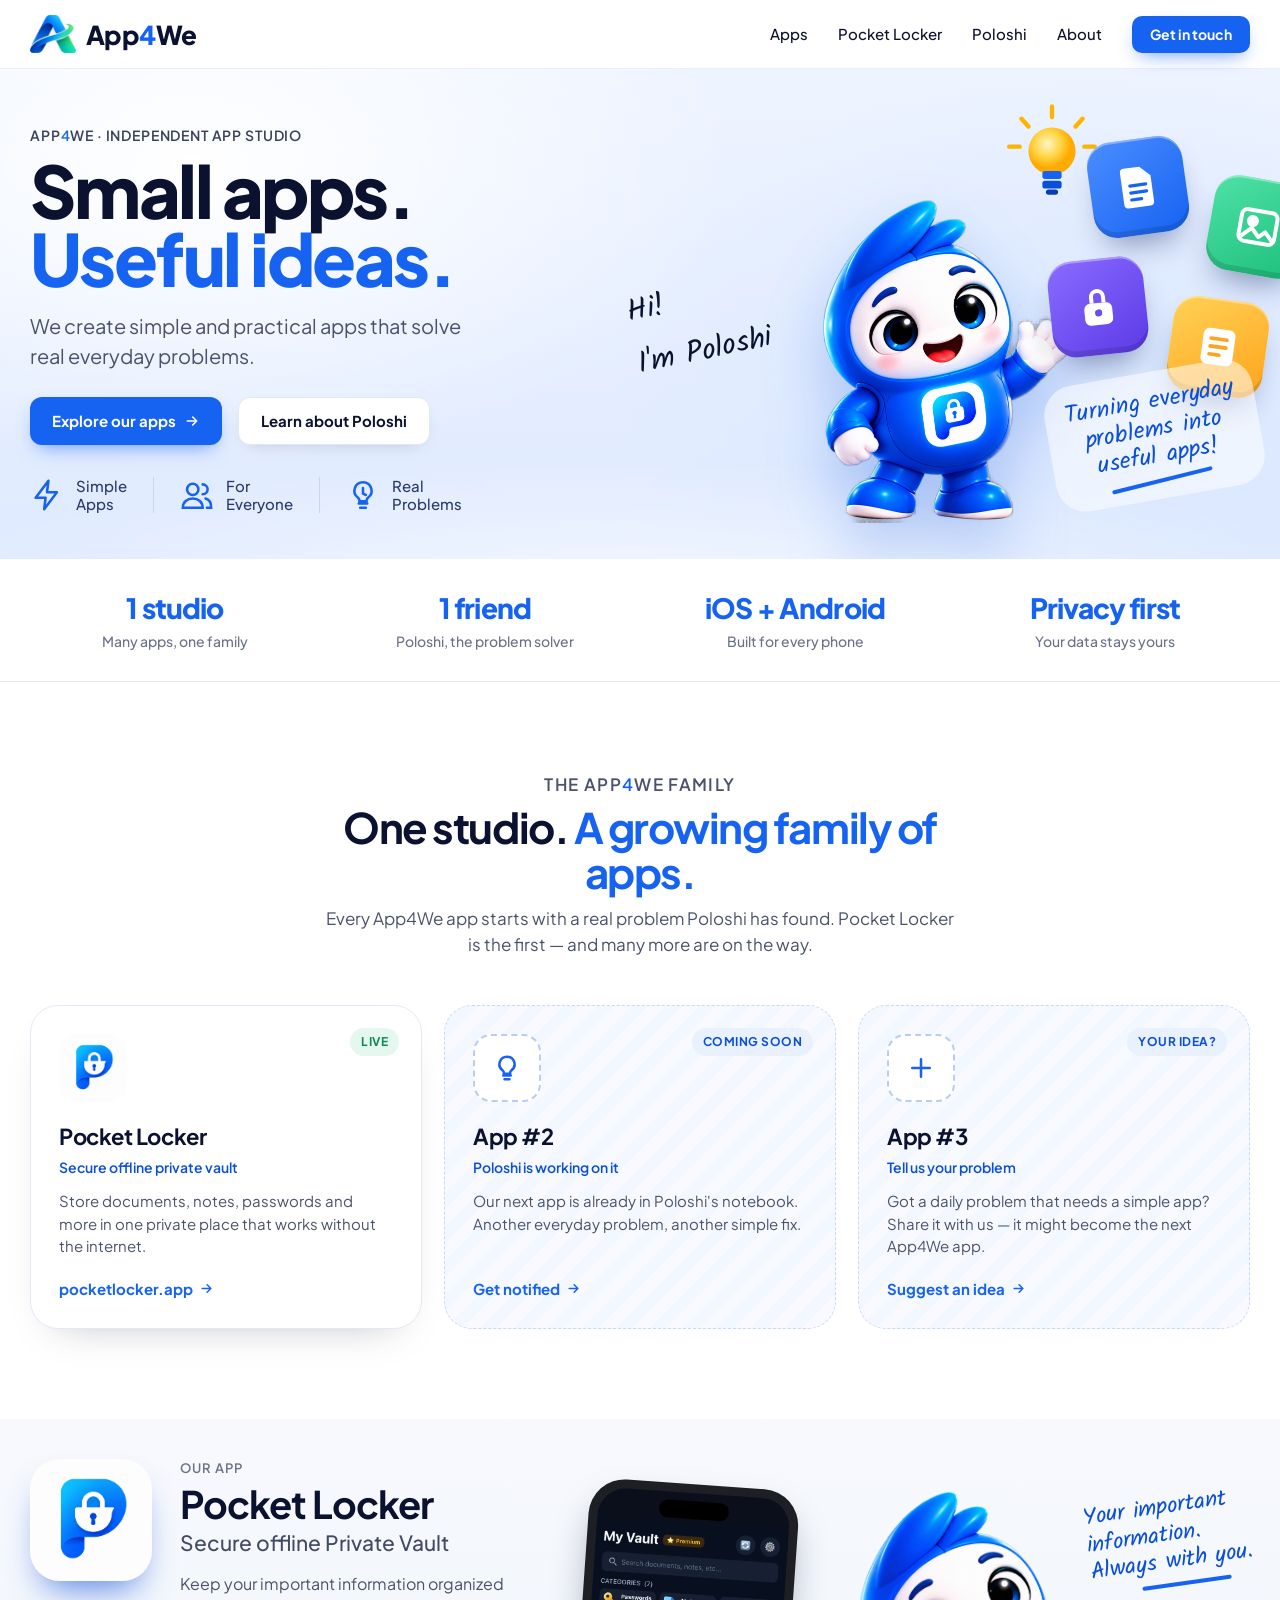
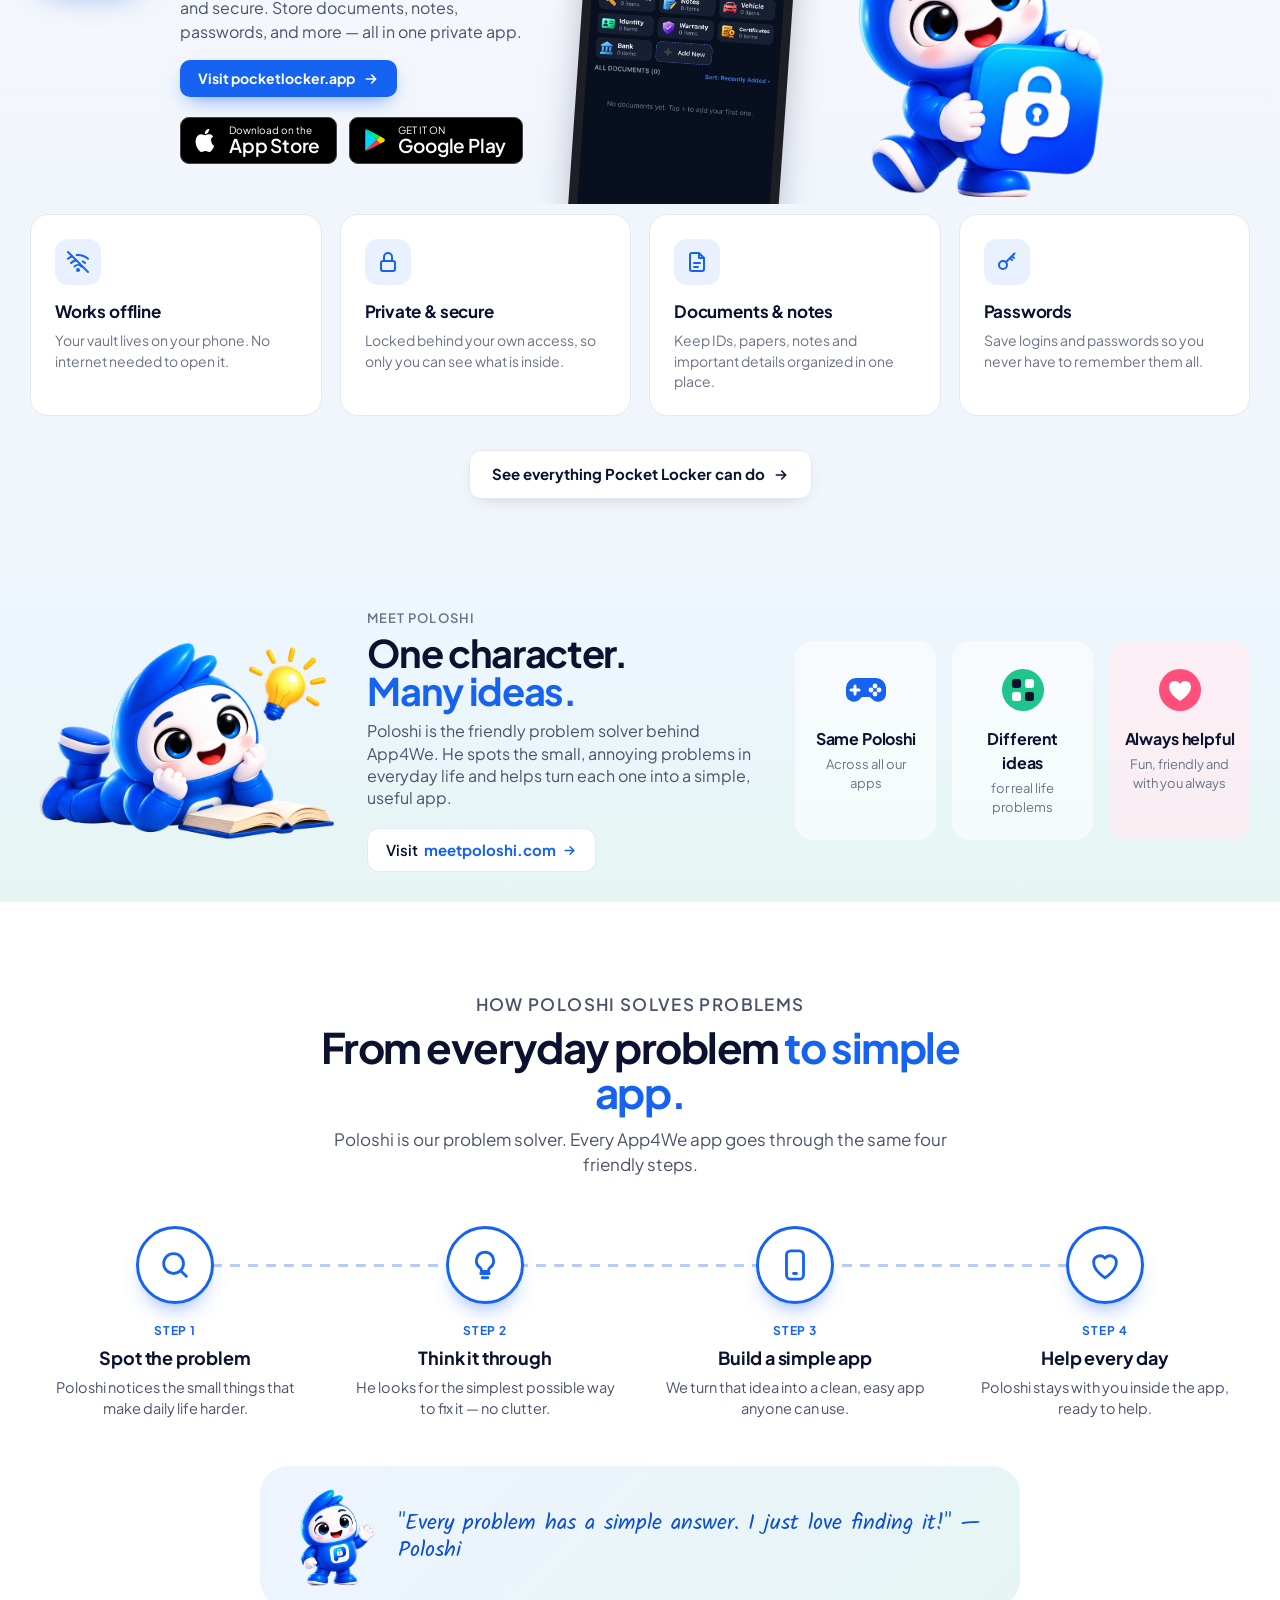
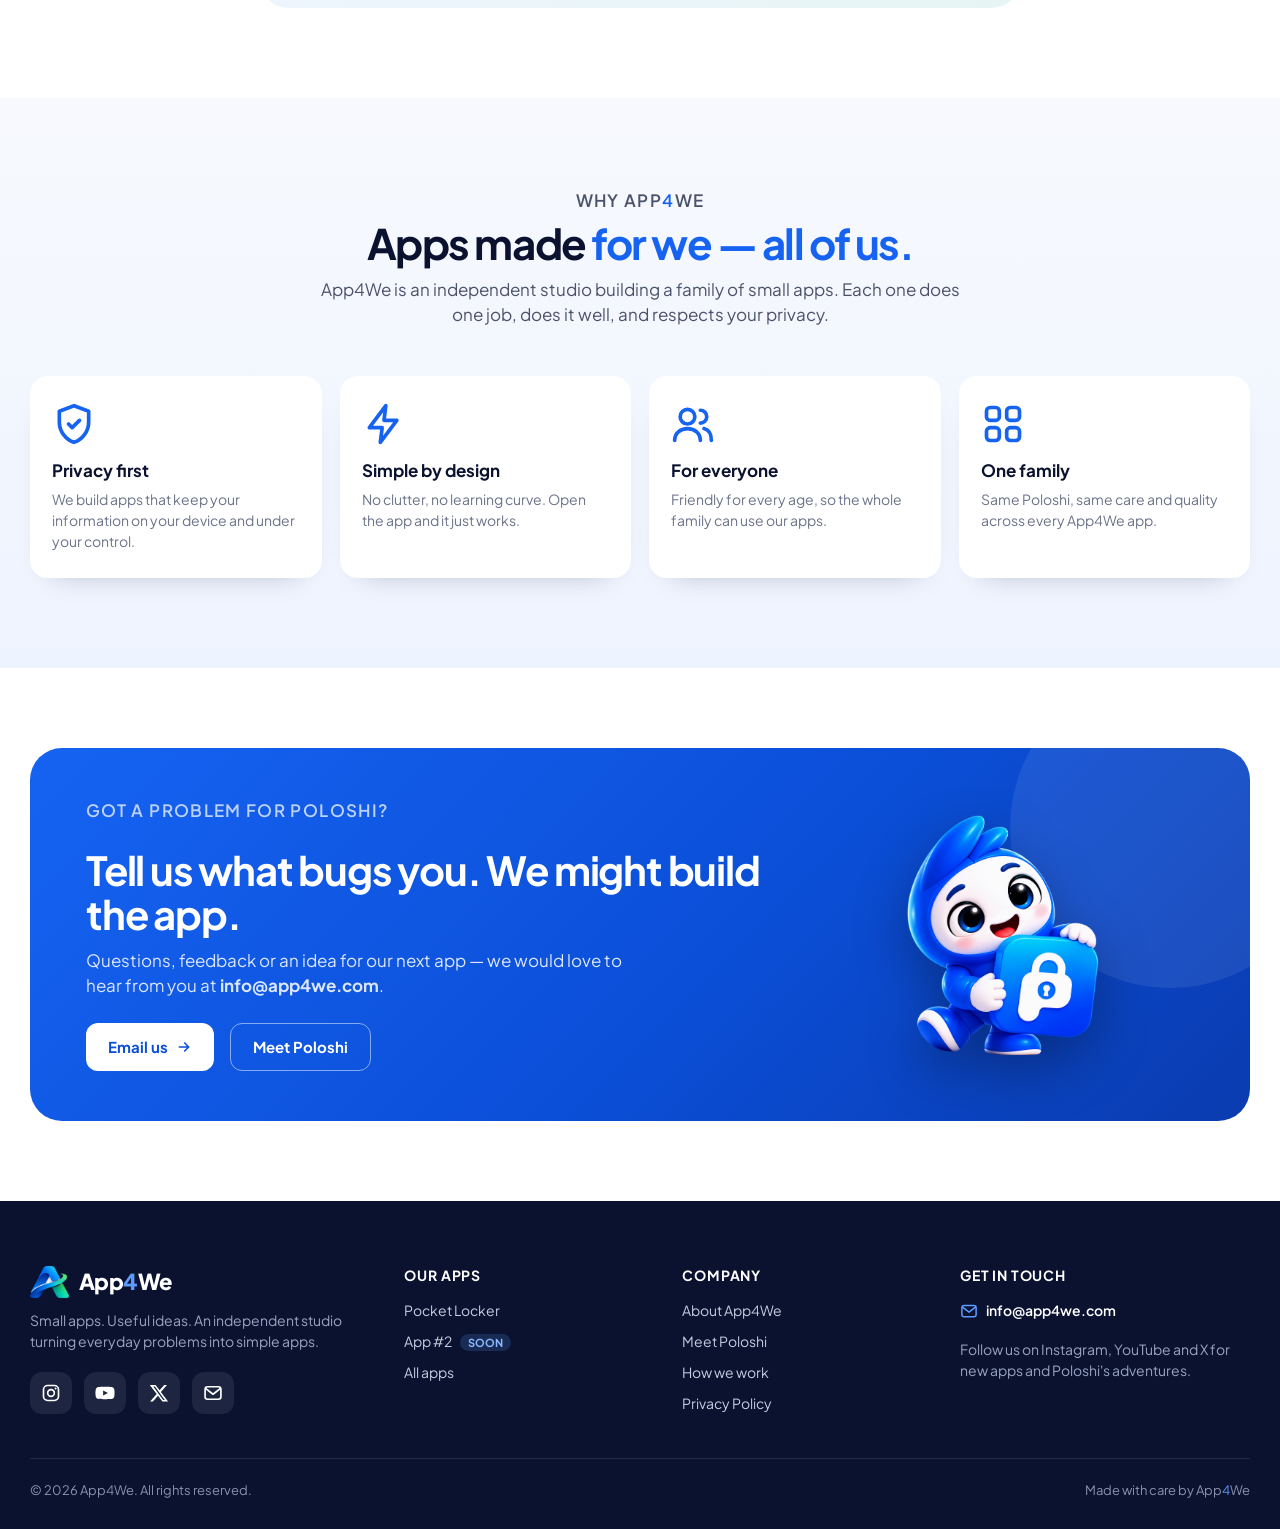
==== index.html @ 02d427d3 "Add files via upload" ====
<!DOCTYPE html>
<html lang="en">
<head>
<meta charset="UTF-8">
<meta name="viewport" content="width=device-width, initial-scale=1, viewport-fit=cover">
<title>App4We – Small apps. Useful ideas.</title>
<meta name="description" content="App4We is an independent app studio. We create simple and practical apps that solve real everyday problems.">
<link rel="icon" href="favicon.png">
<link rel="preconnect" href="https://fonts.googleapis.com">
<link rel="preconnect" href="https://fonts.gstatic.com" crossorigin>
<link href="https://fonts.googleapis.com/css2?family=Plus+Jakarta+Sans:wght@400;500;600;700;800&family=Kalam:wght@400;700&display=swap" rel="stylesheet">
<style>
:root{
  --blue:#1663f2;
  --blue-deep:#0b4fd8;
  --blue-soft:#e9f1ff;
  --ink:#0a1230;
  --text:#4a536b;
  --muted:#6b7389;
  --white:#ffffff;
  --line:#e3e8f3;
  --radius-lg:28px;
  --radius-md:18px;
  --font:"Plus Jakarta Sans", system-ui, -apple-system, "Segoe UI", Roboto, sans-serif;
  --hand:"Kalam", "Comic Sans MS", cursive;
}
*,*::before,*::after{box-sizing:border-box}
html{scroll-behavior:smooth}
body{margin:0;font-family:var(--font);color:var(--ink);background:#fff;-webkit-font-smoothing:antialiased;line-height:1.5}
img{max-width:100%;display:block}
a{color:inherit;text-decoration:none}
.wrap{width:min(1220px,100% - 48px);margin-inline:auto}
:focus-visible{outline:3px solid var(--blue);outline-offset:3px;border-radius:8px}

/* ---------- image placeholder (shown until you add the real file) ---------- */
.ph{display:flex;align-items:center;justify-content:center;text-align:center;border:2px dashed #9db8f5;border-radius:24px;background:rgba(255,255,255,.55);color:var(--blue-deep);font:600 13px/1.4 var(--font);padding:16px}

/* ---------- buttons ---------- */
.btn{display:inline-flex;align-items:center;gap:8px;font-weight:700;font-size:15px;padding:12px 22px;border-radius:12px;transition:transform .15s,box-shadow .15s,background .15s}
.btn svg{width:16px;height:16px}
.btn-primary{background:var(--blue);color:#fff;box-shadow:0 8px 20px -8px rgba(22,99,242,.7)}
.btn-primary:hover{background:var(--blue-deep);transform:translateY(-1px)}
.btn-ghost{background:#fff;color:var(--ink);border:1px solid var(--line);box-shadow:0 6px 18px -10px rgba(10,18,48,.25)}
.btn-ghost:hover{transform:translateY(-1px)}
.btn-sm{padding:8px 18px;font-size:14px;border-radius:10px}

/* ---------- header ---------- */
header{position:sticky;top:0;z-index:50;background:rgba(255,255,255,.92);backdrop-filter:blur(10px);border-bottom:1px solid rgba(227,232,243,.7)}
.nav{display:flex;align-items:center;justify-content:space-between;height:68px}
.logo{display:flex;align-items:center;gap:10px;font-weight:800;font-size:26px;letter-spacing:-.02em}
.logo-mark{height:38px;width:auto}
.nav-links{display:flex;align-items:center;gap:30px;font-weight:500;font-size:15px}
.nav-links a:not(.btn):hover{color:var(--blue)}
.menu-btn{display:none;background:none;border:0;padding:8px;cursor:pointer}
.menu-btn svg{width:26px;height:26px}

/* ---------- hero ---------- */
.hero{position:relative;overflow:hidden;background:
  radial-gradient(900px 500px at 15% 20%,#ffffff 0%,transparent 60%),
  radial-gradient(700px 500px at 85% 70%,#d9e7ff 0%,transparent 70%),
  linear-gradient(180deg,#eef4ff 0%,#dfeaff 100%)}
.hero::after{content:"";position:absolute;inset:auto -10% -40% -10%;height:60%;background:radial-gradient(closest-side,rgba(255,255,255,.7),transparent);pointer-events:none}
.hero-grid{position:relative;z-index:1;display:grid;grid-template-columns:1.05fr 1fr;align-items:center;gap:20px;min-height:440px;padding:40px 0 30px}
.kicker{font-weight:600;font-size:14px;letter-spacing:.06em;color:#3a425a;margin:0 0 10px}
.hero h1{margin:0;font-size:clamp(44px,6.2vw,72px);line-height:.95;font-weight:800;letter-spacing:-.035em}
.hero h1 span{display:block;color:var(--blue)}
.hero .lead{font-size:clamp(17px,1.6vw,20px);color:var(--text);max-width:30ch;margin:18px 0 26px}
.hero-ctas{display:flex;flex-wrap:wrap;gap:16px}
.pillars{display:flex;flex-wrap:wrap;gap:0;margin-top:32px}
.pillar{display:flex;align-items:center;gap:12px;padding-right:26px;margin-right:26px;border-right:1px solid #c9d6ef;color:#2a3a6b;font-weight:500;font-size:15px;line-height:1.2}
.pillar:last-child{border:0;margin:0;padding:0}
.pillar svg{width:34px;height:34px;color:var(--blue);flex:none}

.hero-art{position:relative;height:420px}
.hero-art .poloshi{position:absolute;left:20%;bottom:-30px;width:300px;height:400px;object-fit:contain;filter:drop-shadow(0 30px 30px rgba(11,79,216,.25))}
.hero-art .ph.poloshi{height:380px}
.hello{position:absolute;left:-6%;top:38%;font-family:var(--hand);font-size:30px;line-height:1.05;color:var(--ink);transform:rotate(-12deg)}
.hello svg{width:60px;height:40px;margin:4px 0 0 70px;color:var(--blue)}
.bulb{position:absolute;left:58%;top:-6px;width:96px}
.tiles{position:absolute;right:-60px;top:30px;width:260px;height:260px}
.tile{position:absolute;width:96px;height:96px;border-radius:24px;display:grid;place-items:center;box-shadow:0 18px 30px -12px rgba(10,30,90,.45), inset 0 -6px 0 rgba(0,0,0,.12), inset 0 2px 0 rgba(255,255,255,.35)}
.tile svg{width:48px;height:48px}
.t1{left:40px;top:0;background:linear-gradient(145deg,#4b8dff,#1663f2);transform:rotate(-8deg)}
.t2{left:160px;top:40px;background:linear-gradient(145deg,#4fe1a6,#1cbf7c);transform:rotate(10deg)}
.t3{left:0;top:120px;background:linear-gradient(145deg,#8a6bff,#5b3be6);transform:rotate(-6deg)}
.t4{left:120px;top:160px;background:linear-gradient(145deg,#ffd257,#ffa31a);transform:rotate(8deg)}
.note{position:absolute;right:-10px;bottom:30px;font-family:var(--hand);font-size:24px;line-height:1.15;color:var(--blue-deep);background:rgba(255,255,255,.55);padding:16px 20px;border-radius:30px;transform:rotate(-10deg);text-align:center}
.note::after{content:"";display:block;height:4px;width:60%;margin:8px auto 0;background:var(--blue);border-radius:4px;transform:rotate(-4deg)}

/* ---------- app section ---------- */
.app{position:relative;background:linear-gradient(180deg,#f7f9fd 0%,#f1f5fc 100%);overflow:hidden}
.app-grid{display:grid;grid-template-columns:1.1fr .6fr .9fr;align-items:center;gap:20px;padding:40px 0 0}
.app-info{display:flex;gap:28px;align-items:flex-start;padding-bottom:40px}
.app-icon{flex:none;width:122px;height:122px;border-radius:30px;background:linear-gradient(150deg,#3f85ff,#0b4fd8);display:grid;place-items:center;box-shadow:0 20px 34px -14px rgba(11,79,216,.7), inset 0 -6px 0 rgba(0,0,0,.15)}
.app-icon svg{width:70px;height:70px}
.eyebrow{font-weight:600;font-size:13px;letter-spacing:.08em;color:var(--muted);margin:0}
.app h2{margin:4px 0 2px;font-size:clamp(30px,3.4vw,38px);letter-spacing:-.03em;line-height:1.1}
.app .sub{font-size:21px;font-weight:500;color:#424b63;margin:0 0 14px}
.app p.desc{color:var(--text);font-size:16px;margin:0 0 16px;max-width:46ch}
.stores{display:flex;flex-wrap:wrap;gap:12px;margin-top:20px}
.store{display:inline-flex;align-items:center;gap:10px;background:#000;color:#fff;border-radius:9px;padding:7px 16px 7px 12px;min-width:142px;border:1px solid #444}
.store svg{width:26px;height:26px;flex:none}
.store small{display:block;font-size:10px;line-height:1}
.store b{display:block;font-size:19px;font-weight:600;letter-spacing:-.01em;line-height:1.1}
.store:hover{background:#1a1a1a}

/* phone built in HTML/CSS */
.phone{justify-self:center;width:210px;height:330px;align-self:end;border-radius:36px 36px 0 0;background:#1d1f24;padding:9px 9px 0;box-shadow:0 20px 40px -10px rgba(10,18,48,.4);transform:rotate(4deg) translateY(10px)}
.screen{height:100%;background:#f4f6fb;border-radius:28px 28px 0 0;padding:12px 10px 0;overflow:hidden;position:relative}
.island{width:70px;height:18px;background:#000;border-radius:12px;margin:0 auto 8px}
.screen header{position:static;background:#fff;border:0;border-radius:12px;padding:8px;display:flex;gap:8px;align-items:center;font-weight:700;font-size:13px;margin-bottom:8px;backdrop-filter:none}
.mini{width:26px;height:26px;border-radius:8px;background:linear-gradient(150deg,#3f85ff,#0b4fd8);display:grid;place-items:center}
.mini svg{width:16px;height:16px}
.row{display:flex;align-items:center;gap:8px;background:#fff;border-radius:9px;padding:6px 8px;margin-bottom:5px;font-size:11px;font-weight:500}
.row i{width:18px;height:18px;border-radius:5px;display:inline-block;flex:none}
.row::after{content:"›";margin-left:auto;color:#a5adbf}
.screen.shot{padding:0;background:#0b0f1c}
.screen.shot .island{position:absolute;top:8px;left:50%;transform:translateX(-50%);margin:0;z-index:1}
.screen.shot img{width:100%;height:100%;object-fit:cover;object-position:top;padding-top:30px}

.app-art{position:relative;height:330px;align-self:end}
.app-art .poloshi2{position:absolute;left:0;bottom:0;width:280px;height:320px;object-fit:contain}
.app-art .note2{position:absolute;right:0;top:20px;font-family:var(--hand);font-size:23px;line-height:1.2;color:var(--blue-deep);transform:rotate(-8deg)}
.note2::after{content:"";display:block;height:4px;width:55%;margin:6px 0 0 30%;background:var(--blue);border-radius:4px}

/* ---------- meet poloshi ---------- */
.meet{background:linear-gradient(180deg,#eef6ff 0%,#e6f5f3 100%);position:relative;overflow:hidden}
.meet-grid{display:grid;grid-template-columns:.85fr 1.1fr 1.25fr;align-items:center;gap:28px;padding:30px 0}
.meet-art{position:relative;height:260px}
.meet-art .poloshi3{position:absolute;inset:0;width:100%;height:100%;object-fit:contain}
.meet h2{margin:6px 0 10px;font-size:clamp(30px,3.4vw,38px);line-height:1;letter-spacing:-.035em}
.meet h2 span{display:block;color:var(--blue)}
.meet p.desc{color:var(--text);font-size:16px;margin:0 0 18px;max-width:44ch;line-height:1.4}
.link-pill{display:inline-flex;align-items:center;gap:6px;background:#fff;border:1px solid var(--line);border-radius:12px;padding:10px 18px;font-weight:600;font-size:15px}
.link-pill b{color:var(--blue);font-weight:700}
.link-pill svg{width:15px;height:15px;color:var(--blue)}
.link-pill:hover{border-color:var(--blue)}
.features{display:grid;grid-template-columns:repeat(3,1fr);gap:16px}
.feature{background:rgba(255,255,255,.6);border-radius:var(--radius-md);padding:24px 14px;text-align:center}
.feature.pink{background:rgba(255,236,242,.75)}
.feature .ic{width:50px;height:50px;margin:0 auto 12px;display:grid;place-items:center}
.feature h3{margin:0 0 4px;font-size:16px;letter-spacing:-.01em}
.feature p{margin:0;color:var(--muted);font-size:13px;line-height:1.4}

/* ---------- footer ---------- */
footer{background:#0a1230;color:#c6cde0;padding:40px 0;font-size:14px}
.foot{display:flex;flex-wrap:wrap;gap:20px;justify-content:space-between;align-items:center}
footer .logo{color:#fff;font-size:22px}
footer nav{display:flex;gap:24px;flex-wrap:wrap}
footer a:hover{color:#fff}

/* ---------- motion: one gentle wave for Poloshi ---------- */
@keyframes float{0%,100%{transform:translateY(0)}50%{transform:translateY(-10px)}}
.hero-art .poloshi{animation:float 5s ease-in-out infinite}
@media (prefers-reduced-motion:reduce){*{animation:none!important;transition:none!important;scroll-behavior:auto!important}}


/* ---------- brand wordmark: blue 4 ---------- */
.four{color:var(--blue)}
footer .four{color:#5b9bff}

/* ---------- shared section heads ---------- */
.section{padding:90px 0}
.sec-head{text-align:center;max-width:640px;margin:0 auto 48px}
.sec-head h2{margin:6px 0 12px;font-size:clamp(30px,3.6vw,42px);letter-spacing:-.035em;line-height:1.08}
.sec-head h2 span{color:var(--blue)}
.sec-head p{color:var(--text);font-size:17px;margin:0}

/* ---------- stats strip ---------- */
.strip{background:#fff;border-bottom:1px solid var(--line)}
.strip-grid{display:grid;grid-template-columns:repeat(4,1fr);gap:20px;padding:28px 0}
.stat{text-align:center}
.stat b{display:block;font-size:28px;font-weight:800;letter-spacing:-.03em;color:var(--blue)}
.stat span{color:var(--muted);font-size:14px;font-weight:500}

/* ---------- app family ---------- */
.family{background:#fff}
.app-cards{display:grid;grid-template-columns:repeat(3,1fr);gap:22px}
.card{position:relative;border:1px solid var(--line);border-radius:var(--radius-lg);padding:28px;background:#fff;box-shadow:0 18px 40px -28px rgba(10,18,48,.35);display:flex;flex-direction:column;transition:transform .2s,box-shadow .2s}
.card:hover{transform:translateY(-3px);box-shadow:0 24px 48px -26px rgba(10,18,48,.4)}
.card .tag{position:absolute;top:22px;right:22px;font-size:12px;font-weight:700;letter-spacing:.04em;padding:5px 11px;border-radius:999px}
.tag.live{background:#e5f8ef;color:#0f8a57}
.tag.soon{background:var(--blue-soft);color:var(--blue-deep)}
.card .c-icon{width:68px;height:68px;border-radius:18px;margin-bottom:18px;display:grid;place-items:center}
.card .c-icon img{width:68px;height:68px;border-radius:18px}
.card h3{margin:0 0 4px;font-size:22px;letter-spacing:-.02em}
.card .c-sub{color:var(--blue-deep);font-weight:600;font-size:14px;margin:0 0 12px}
.card p{color:var(--text);font-size:15px;margin:0 0 20px}
.card .c-link{margin-top:auto;display:inline-flex;align-items:center;gap:6px;font-weight:700;color:var(--blue);font-size:15px}
.card .c-link svg{width:15px;height:15px}
.card.ghost{background:repeating-linear-gradient(135deg,#f8faff 0 12px,#f3f7ff 12px 24px);border-style:dashed;border-color:#c9d8f7;box-shadow:none}
.card.ghost .c-icon{background:#fff;border:2px dashed #b8cdf6;color:var(--blue)}
.card.ghost .c-icon svg{width:30px;height:30px}

/* ---------- pocket locker features ---------- */
.pl-features{background:#f1f5fc;padding:10px 0 80px}
.pf-grid{display:grid;grid-template-columns:repeat(4,1fr);gap:18px}
.pf{background:#fff;border-radius:var(--radius-md);padding:24px;border:1px solid var(--line)}
.pf .ic{width:46px;height:46px;border-radius:13px;background:var(--blue-soft);color:var(--blue);display:grid;place-items:center;margin-bottom:14px}
.pf .ic svg{width:24px;height:24px}
.pf h3{margin:0 0 6px;font-size:17px;letter-spacing:-.01em}
.pf p{margin:0;color:var(--muted);font-size:14px;line-height:1.45}
.pl-cta{text-align:center;margin-top:34px}

/* ---------- poloshi problem solver ---------- */
.solver{background:#fff}
.steps{display:grid;grid-template-columns:repeat(4,1fr);gap:20px;counter-reset:s;position:relative}
.steps::before{content:"";position:absolute;top:38px;left:12%;right:12%;height:3px;background:repeating-linear-gradient(90deg,#b8cdf6 0 10px,transparent 10px 18px);z-index:0}
.step{position:relative;z-index:1;text-align:center;padding:0 8px}
.step .bubble{width:78px;height:78px;margin:0 auto 18px;border-radius:50%;background:#fff;border:3px solid var(--blue);display:grid;place-items:center;color:var(--blue);box-shadow:0 12px 24px -14px rgba(22,99,242,.8)}
.step .bubble svg{width:34px;height:34px}
.step small{display:block;font-weight:700;font-size:12px;letter-spacing:.08em;color:var(--blue)}
.step h3{margin:4px 0 6px;font-size:18px;letter-spacing:-.01em}
.step p{margin:0;color:var(--text);font-size:14.5px}
.solver-note{margin:46px auto 0;max-width:760px;display:flex;align-items:center;gap:20px;background:linear-gradient(135deg,#eef4ff,#e6f5f3);border-radius:var(--radius-lg);padding:22px 28px}
.solver-note img{width:90px;height:98px;object-fit:contain;flex:none}
.solver-note p{margin:0;font-family:var(--hand);font-size:22px;line-height:1.25;color:var(--blue-deep)}

/* ---------- values ---------- */
.values{background:linear-gradient(180deg,#f7f9fd,#eef4ff)}
.v-grid{display:grid;grid-template-columns:repeat(4,1fr);gap:18px}
.v{background:#fff;border-radius:var(--radius-md);padding:26px 22px;box-shadow:0 14px 30px -24px rgba(10,18,48,.4)}
.v .ic{width:44px;height:44px;color:var(--blue);margin-bottom:12px}
.v h3{margin:0 0 6px;font-size:17px}
.v p{margin:0;color:var(--muted);font-size:14px}

/* ---------- idea / contact CTA ---------- */
.idea{padding:80px 0;background:#fff}
.idea-box{position:relative;overflow:hidden;border-radius:32px;background:linear-gradient(135deg,#1663f2 0%,#0b4fd8 55%,#0a3bb0 100%);color:#fff;display:grid;grid-template-columns:1.3fr .7fr;align-items:center;gap:20px;padding:50px 56px}
.idea-box::before{content:"";position:absolute;right:-80px;top:-80px;width:320px;height:320px;border-radius:50%;background:rgba(255,255,255,.08)}
.idea-box h2{margin:0 0 12px;font-size:clamp(28px,3.4vw,40px);letter-spacing:-.03em;line-height:1.1}
.idea-box p{margin:0 0 24px;color:#dbe6ff;font-size:17px;max-width:46ch}
.idea-box .btn-white{background:#fff;color:var(--blue-deep)}
.idea-box .btn-white:hover{transform:translateY(-1px)}
.idea-box .btn-line{border:1px solid rgba(255,255,255,.5);color:#fff}
.idea-box .btn-line:hover{background:rgba(255,255,255,.1)}
.idea-art{position:relative;height:240px}
.idea-art img{position:absolute;inset:0;width:100%;height:100%;object-fit:contain;filter:drop-shadow(0 20px 26px rgba(0,0,0,.3))}

/* ---------- socials ---------- */
.socials{display:flex;gap:12px;flex-wrap:wrap}
.socials a{width:42px;height:42px;border-radius:12px;display:grid;place-items:center;background:rgba(255,255,255,.08);color:#fff;transition:background .15s,transform .15s}
.socials a:hover{background:var(--blue);transform:translateY(-2px)}
.socials svg{width:20px;height:20px}

/* ---------- footer (extended) ---------- */
footer{padding:64px 0 28px}
.foot-grid{display:grid;grid-template-columns:1.4fr 1fr 1fr 1.2fr;gap:36px}
.foot-brand .logo{margin-bottom:12px}
.foot-brand .logo img{height:32px}
.foot-brand p{margin:0 0 20px;max-width:32ch;color:#9aa4c0}
footer h4{margin:0 0 14px;color:#fff;font-size:14px;letter-spacing:.06em;text-transform:uppercase}
footer ul{list-style:none;margin:0;padding:0;display:grid;gap:10px}
.foot-mail{display:inline-flex;align-items:center;gap:8px;color:#fff;font-weight:600}
.foot-mail svg{width:18px;height:18px;color:#5b9bff}
.foot-bottom{margin-top:44px;padding-top:22px;border-top:1px solid rgba(255,255,255,.1);display:flex;flex-wrap:wrap;justify-content:space-between;gap:12px;color:#8892ad;font-size:13px}
.soon-pill{font-size:11px;font-weight:700;background:rgba(91,155,255,.18);color:#8db8ff;padding:2px 8px;border-radius:999px;margin-left:6px}

/* ---------- responsive ---------- */
@media (max-width:1080px){
  .app-grid{grid-template-columns:1fr 1fr}
  .app-art{display:none}
  .meet-grid{grid-template-columns:.8fr 1.2fr}
  .features{grid-column:1/-1}
  .tiles{transform:scale(.8);transform-origin:top right}
}
@media (max-width:820px){
  .nav-links{display:none;position:absolute;top:68px;left:0;right:0;flex-direction:column;align-items:flex-start;gap:18px;background:#fff;padding:20px 24px 26px;border-bottom:1px solid var(--line)}
  .nav-links.open{display:flex}
  .menu-btn{display:block}
  .hero-grid{grid-template-columns:1fr;padding-top:30px}
  .hero-art{height:380px;order:-1}
  .hero-art .poloshi{left:50%;transform:translateX(-50%);width:240px;height:320px;animation:none}
  .hero-art .ph.poloshi{height:300px}
  .hello{left:0;top:30%;font-size:24px}
  .bulb{left:auto;right:42%;width:70px}
  .tiles{transform:scale(.55)}
  .note{display:none}
  .app-grid{grid-template-columns:1fr}
  .app-info{flex-direction:column;gap:18px;padding-bottom:10px}
  .app-icon{width:88px;height:88px;border-radius:22px}
  .app-icon svg{width:50px;height:50px}
  .meet-grid{grid-template-columns:1fr}
  .meet-art{height:220px}
}
@media (max-width:520px){
  .pillars{gap:14px}
  .pillar{border:0;margin:0;padding:0;flex:1 1 40%}
  .features{grid-template-columns:1fr}
}

@media (max-width:1080px){
  .app-cards{grid-template-columns:1fr 1fr}
  .pf-grid,.v-grid{grid-template-columns:1fr 1fr}
  .foot-grid{grid-template-columns:1fr 1fr}
}
@media (max-width:820px){
  .section{padding:64px 0}
  .strip-grid{grid-template-columns:1fr 1fr}
  .app-cards{grid-template-columns:1fr}
  .steps{grid-template-columns:1fr 1fr;row-gap:36px}
  .steps::before{display:none}
  .idea-box{grid-template-columns:1fr;padding:38px 26px;text-align:center}
  .idea-box p{margin-inline:auto}
  .idea-box .hero-ctas{justify-content:center}
  .idea-art{height:200px;order:-1}
  .solver-note{flex-direction:column;text-align:center}
}
@media (max-width:520px){
  .pf-grid,.v-grid,.steps{grid-template-columns:1fr}
  .foot-grid{grid-template-columns:1fr}
  .wrap{width:min(1220px,100% - 32px)}
}
</style>
</head>
<body>

<!-- ================= HEADER ================= -->
<header>
  <div class="wrap nav">
    <a href="#top" class="logo" aria-label="App4We home">
      <img src="logo-mark.png" alt="" class="logo-mark">
      <span>App<span class="four">4</span>We</span>
    </a>
    <button class="menu-btn" aria-label="Open menu" aria-expanded="false" onclick="toggleMenu(this)">
      <svg viewBox="0 0 24 24" fill="none" stroke="currentColor" stroke-width="2" stroke-linecap="round"><path d="M4 7h16M4 12h16M4 17h16"/></svg>
    </button>
    <nav class="nav-links" id="navLinks">
      <a href="#apps">Apps</a>
      <a href="#pocket-locker">Pocket Locker</a>
      <a href="#poloshi">Poloshi</a>
      <a href="#about">About</a>
      <a href="#contact" class="btn btn-primary btn-sm">Get in touch</a>
    </nav>
  </div>
</header>

<main id="top">

<!-- ================= HERO ================= -->
<section class="hero">
  <div class="wrap hero-grid">
    <div>
      <p class="kicker">APP<span class="four">4</span>WE · INDEPENDENT APP STUDIO</p>
      <h1>Small apps.<span>Useful ideas.</span></h1>
      <p class="lead">We create simple and practical apps that solve real everyday problems.</p>
      <div class="hero-ctas">
        <a href="#apps" class="btn btn-primary">Explore our apps
          <svg viewBox="0 0 24 24" fill="none" stroke="currentColor" stroke-width="2.4" stroke-linecap="round" stroke-linejoin="round"><path d="M5 12h14M13 6l6 6-6 6"/></svg></a>
        <a href="#poloshi" class="btn btn-ghost">Learn about Poloshi</a>
      </div>
      <div class="pillars">
        <div class="pillar">
          <svg viewBox="0 0 24 24" fill="none" stroke="currentColor" stroke-width="1.8" stroke-linejoin="round"><path d="M13 2 4 14h7l-1 8 9-12h-7z"/></svg>
          <span>Simple<br>Apps</span>
        </div>
        <div class="pillar">
          <svg viewBox="0 0 24 24" fill="none" stroke="currentColor" stroke-width="1.8" stroke-linecap="round"><circle cx="9" cy="8" r="4"/><path d="M2 21c0-4 3-6.5 7-6.5s7 2.5 7 6.5z"/><path d="M16 4.5a3.5 3.5 0 0 1 0 7M18 14.5c2.4.6 4 2.6 4 6.5h-3"/></svg>
          <span>For<br>Everyone</span>
        </div>
        <div class="pillar">
          <svg viewBox="0 0 24 24" fill="none" stroke="currentColor" stroke-width="1.8" stroke-linecap="round"><path d="M9 18h6M10 21h4M12 3a6 6 0 0 0-3.5 10.9c.6.5 1 1.2 1 2.1v.5h5V16c0-.9.4-1.6 1-2.1A6 6 0 0 0 12 3z"/><path d="M12 7v4l2 1"/></svg>
          <span>Real<br>Problems</span>
        </div>
      </div>
    </div>

    <div class="hero-art" aria-hidden="false">
      <div class="hello">Hi!<br>I'm Poloshi
        <svg viewBox="0 0 60 40" fill="none" stroke="currentColor" stroke-width="2.5" stroke-linecap="round"><path d="M4 6c4 18 20 26 46 24M42 22l8 8-10 6"/></svg>
      </div>

      <!-- IMAGE 1: Poloshi waving (transparent PNG) -->
      <img class="poloshi" src="poloshi-hero.png" alt="Poloshi, the App4We mascot, waving hello" data-ph="images/poloshi-hero.png&#10;Poloshi waving (transparent PNG)">

      <!-- Lightbulb (SVG, no image needed) -->
      <svg class="bulb" viewBox="0 0 110 120" aria-hidden="true">
        <g stroke="#ffb400" stroke-width="5" stroke-linecap="round"><path d="M55 4v12M20 18l8 9M90 18l-8 9M6 50h12M92 50h12"/></g>
        <defs><radialGradient id="bg1" cx=".4" cy=".35"><stop offset="0" stop-color="#fff6c2"/><stop offset=".6" stop-color="#ffd23f"/><stop offset="1" stop-color="#ffaa00"/></radialGradient></defs>
        <circle cx="55" cy="55" r="27" fill="url(#bg1)"/>
        <rect x="44" y="78" width="22" height="9" rx="3" fill="#1663f2"/>
        <rect x="44" y="89" width="22" height="9" rx="3" fill="#0b4fd8"/>
        <rect x="48" y="99" width="14" height="6" rx="3" fill="#0a3bb0"/>
      </svg>

      <!-- Floating app tiles (CSS + SVG, no images needed) -->
      <div class="tiles" aria-hidden="true">
        <div class="tile t1"><svg viewBox="0 0 24 24" fill="#fff"><path d="M6 2h8l5 5v13a2 2 0 0 1-2 2H6a2 2 0 0 1-2-2V4a2 2 0 0 1 2-2z"/><path d="M8 11h8M8 14.5h8M8 18h5" stroke="#1663f2" stroke-width="1.6" stroke-linecap="round"/></svg></div>
        <div class="tile t2"><svg viewBox="0 0 24 24" fill="none" stroke="#fff" stroke-width="2" stroke-linejoin="round"><rect x="3" y="4" width="18" height="16" rx="3"/><circle cx="9" cy="9.5" r="2" fill="#fff"/><path d="m4 18 5-5 4 4 3-3 5 5" /></svg></div>
        <div class="tile t3"><svg viewBox="0 0 24 24" fill="#fff"><path d="M8 10V7a4 4 0 1 1 8 0v3h-2V7a2 2 0 1 0-4 0v3z"/><rect x="5" y="10" width="14" height="11" rx="3"/><circle cx="12" cy="15" r="1.8" fill="#6b4cf0"/></svg></div>
        <div class="tile t4"><svg viewBox="0 0 24 24" fill="#fff"><rect x="4" y="3" width="16" height="18" rx="3"/><path d="M8 8h8M8 12h8M8 16h5" stroke="#ffa31a" stroke-width="1.8" stroke-linecap="round"/></svg></div>
      </div>

      <div class="note">Turning everyday<br>problems into<br>useful apps!</div>
    </div>
  </div>
</section>

<!-- ================= STATS STRIP ================= -->
<section class="strip" aria-label="App4We at a glance">
  <div class="wrap strip-grid">
    <div class="stat"><b>1 studio</b><span>Many apps, one family</span></div>
    <div class="stat"><b>1 friend</b><span>Poloshi, the problem solver</span></div>
    <div class="stat"><b>iOS + Android</b><span>Built for every phone</span></div>
    <div class="stat"><b>Privacy first</b><span>Your data stays yours</span></div>
  </div>
</section>

<!-- ================= APP FAMILY ================= -->
<section class="section family" id="apps">
  <div class="wrap">
    <div class="sec-head">
      <p class="eyebrow">THE APP<span class="four">4</span>WE FAMILY</p>
      <h2>One studio. <span>A growing family of apps.</span></h2>
      <p>Every App4We app starts with a real problem Poloshi has found. Pocket Locker is the first — and many more are on the way.</p>
    </div>
    <div class="app-cards">
      <article class="card">
        <span class="tag live">LIVE</span>
        <div class="c-icon"><img src="pocket-locker-icon.png" alt="Pocket Locker icon"></div>
        <h3>Pocket Locker</h3>
        <p class="c-sub">Secure offline private vault</p>
        <p>Store documents, notes, passwords and more in one private place that works without the internet.</p>
        <a class="c-link" href="https://www.pocketlocker.app" target="_blank" rel="noopener">pocketlocker.app <svg viewBox="0 0 24 24" fill="none" stroke="currentColor" stroke-width="2.4" stroke-linecap="round" stroke-linejoin="round"><path d="M5 12h14M13 6l6 6-6 6"/></svg></a>
      </article>
      <article class="card ghost">
        <span class="tag soon">COMING SOON</span>
        <div class="c-icon"><svg viewBox="0 0 24 24" fill="none" stroke="currentColor" stroke-width="2" stroke-linecap="round"><path d="M9 18h6M10 21h4M12 3a6 6 0 0 0-3.5 10.9c.6.5 1 1.2 1 2.1v.5h5V16c0-.9.4-1.6 1-2.1A6 6 0 0 0 12 3z"/></svg></div>
        <h3>App #2</h3>
        <p class="c-sub">Poloshi is working on it</p>
        <p>Our next app is already in Poloshi's notebook. Another everyday problem, another simple fix.</p>
        <a class="c-link" href="#contact">Get notified <svg viewBox="0 0 24 24" fill="none" stroke="currentColor" stroke-width="2.4" stroke-linecap="round" stroke-linejoin="round"><path d="M5 12h14M13 6l6 6-6 6"/></svg></a>
      </article>
      <article class="card ghost">
        <span class="tag soon">YOUR IDEA?</span>
        <div class="c-icon"><svg viewBox="0 0 24 24" fill="none" stroke="currentColor" stroke-width="2" stroke-linecap="round"><path d="M12 5v14M5 12h14"/></svg></div>
        <h3>App #3</h3>
        <p class="c-sub">Tell us your problem</p>
        <p>Got a daily problem that needs a simple app? Share it with us — it might become the next App4We app.</p>
        <a class="c-link" href="mailto:info@app4we.com?subject=App%20idea%20for%20Poloshi">Suggest an idea <svg viewBox="0 0 24 24" fill="none" stroke="currentColor" stroke-width="2.4" stroke-linecap="round" stroke-linejoin="round"><path d="M5 12h14M13 6l6 6-6 6"/></svg></a>
      </article>
    </div>
  </div>
</section>

<!-- ================= POCKET LOCKER ================= -->
<section class="app" id="pocket-locker">
  <div class="wrap app-grid">
    <div class="app-info">
      <!-- App icon: built in SVG. To use the real icon, replace this div with:
           <img src="images/pocket-locker-icon.png" class="app-icon" alt="Pocket Locker app icon"> -->
      <img src="pocket-locker-icon.png" class="app-icon" alt="Pocket Locker app icon">
      <div>
        <p class="eyebrow">OUR APP</p>
        <h2>Pocket Locker</h2>
        <p class="sub">Secure offline Private Vault</p>
        <p class="desc">Keep your important information organized and secure. Store documents, notes, passwords, and more — all in one private app.</p>
        <a href="https://www.pocketlocker.app" target="_blank" rel="noopener" class="btn btn-primary btn-sm">Visit pocketlocker.app
          <svg viewBox="0 0 24 24" fill="none" stroke="currentColor" stroke-width="2.4" stroke-linecap="round" stroke-linejoin="round"><path d="M5 12h14M13 6l6 6-6 6"/></svg></a>
        <div class="stores">
          <!-- Replace href with your App Store link. Apple recommends its official badge: images/app-store-badge.svg -->
          <a class="store" href="#" aria-label="Download Pocket Locker on the App Store">
            <svg viewBox="0 0 24 24" fill="#fff"><path d="M16.4 12.6c0-2.6 2.1-3.8 2.2-3.9-1.2-1.8-3.1-2-3.7-2-1.6-.2-3.1.9-3.9.9s-2-.9-3.4-.9C5.9 6.8 4.2 7.8 3.3 9.4c-1.9 3.3-.5 8.2 1.3 10.9.9 1.3 2 2.8 3.4 2.7 1.4-.1 1.9-.9 3.5-.9s2.1.9 3.5.9 2.4-1.3 3.2-2.7c1-1.5 1.4-3 1.4-3.1-.1 0-2.7-1-2.7-4.6zM13.9 5c.7-.9 1.2-2.1 1.1-3.3-1 0-2.3.7-3 1.6-.7.8-1.3 2-1.1 3.2 1.1.1 2.3-.6 3-1.5z"/></svg>
            <span><small>Download on the</small><b>App Store</b></span>
          </a>
          <!-- Replace href with your Google Play link. Google recommends its official badge: images/google-play-badge.png -->
          <a class="store" href="#" aria-label="Get Pocket Locker on Google Play">
            <svg viewBox="0 0 24 24"><path d="M3.6 2.2 13.4 12l-9.8 9.8c-.4-.2-.6-.6-.6-1.1V3.3c0-.5.2-.9.6-1.1z" fill="#00d7fe"/><path d="m16.8 8.6-3.4 3.4-9.8-9.8c.3-.2.8-.2 1.2 0z" fill="#00f076"/><path d="M16.8 15.4 4.8 21.8c-.4.2-.9.2-1.2 0l9.8-9.8z" fill="#ff3a44"/><path d="m20.3 10.5-3.5-1.9-3.4 3.4 3.4 3.4 3.5-1.9c1-.6 1-2.4 0-3z" fill="#ffd400"/></svg>
            <span><small>GET IT ON</small><b>Google Play</b></span>
          </a>
        </div>
      </div>
    </div>

    <!-- Phone mockup showing the real Pocket Locker screenshot -->
    <div class="phone" aria-label="Pocket Locker app screen preview" role="img">
      <div class="screen shot">
        <div class="island"></div>
        <img src="pocket-locker-screen.jpg" alt="Pocket Locker My Vault screen">
      </div>
    </div>

    <div class="app-art">
      <!-- IMAGE 2: Poloshi holding the Pocket Locker lock (transparent PNG) -->
      <img class="poloshi2" src="poloshi-locker.png" alt="Poloshi holding the Pocket Locker icon" data-ph="images/poloshi-locker.png&#10;Poloshi holding the lock icon">
      <div class="note2">Your important<br>information.<br>Always with you.</div>
    </div>
  </div>
</section>

<!-- ================= POCKET LOCKER FEATURES ================= -->
<section class="pl-features" aria-label="Pocket Locker features">
  <div class="wrap">
    <div class="pf-grid">
      <div class="pf"><div class="ic"><svg viewBox="0 0 24 24" fill="none" stroke="currentColor" stroke-width="2" stroke-linecap="round" stroke-linejoin="round"><path d="M2 2l20 20"/><path d="M8.5 16.5a5 5 0 0 1 7 0M5 13a10 10 0 0 1 5.2-2.8M19 13a10 10 0 0 0-2.3-1.7M2 8.8a15 15 0 0 1 4.2-2.6M22 8.8A15 15 0 0 0 10.7 5"/><circle cx="12" cy="20" r="1"/></svg></div><h3>Works offline</h3><p>Your vault lives on your phone. No internet needed to open it.</p></div>
      <div class="pf"><div class="ic"><svg viewBox="0 0 24 24" fill="none" stroke="currentColor" stroke-width="2" stroke-linecap="round" stroke-linejoin="round"><rect x="5" y="11" width="14" height="10" rx="2"/><path d="M8 11V7a4 4 0 0 1 8 0v4"/></svg></div><h3>Private &amp; secure</h3><p>Locked behind your own access, so only you can see what is inside.</p></div>
      <div class="pf"><div class="ic"><svg viewBox="0 0 24 24" fill="none" stroke="currentColor" stroke-width="2" stroke-linecap="round" stroke-linejoin="round"><path d="M14 3H7a2 2 0 0 0-2 2v14a2 2 0 0 0 2 2h10a2 2 0 0 0 2-2V8z"/><path d="M14 3v5h5M9 13h6M9 17h4"/></svg></div><h3>Documents &amp; notes</h3><p>Keep IDs, papers, notes and important details organized in one place.</p></div>
      <div class="pf"><div class="ic"><svg viewBox="0 0 24 24" fill="none" stroke="currentColor" stroke-width="2" stroke-linecap="round" stroke-linejoin="round"><circle cx="8" cy="15" r="4"/><path d="m10.8 12.2 8.7-8.7M17 6l2 2M15 8l2 2"/></svg></div><h3>Passwords</h3><p>Save logins and passwords so you never have to remember them all.</p></div>
    </div>
    <div class="pl-cta">
      <a href="https://www.pocketlocker.app" target="_blank" rel="noopener" class="btn btn-ghost">See everything Pocket Locker can do <svg viewBox="0 0 24 24" fill="none" stroke="currentColor" stroke-width="2.4" stroke-linecap="round" stroke-linejoin="round"><path d="M5 12h14M13 6l6 6-6 6"/></svg></a>
    </div>
  </div>
</section>

<!-- ================= MEET POLOSHI ================= -->
<section class="meet" id="poloshi">
  <div class="wrap meet-grid">
    <div class="meet-art">
      <!-- IMAGE 3: Poloshi lying down reading a book, with lightbulb (transparent PNG) -->
      <img class="poloshi3" src="poloshi-reading.png" alt="Poloshi lying down reading a book" data-ph="images/poloshi-reading.png&#10;Poloshi reading a book">
    </div>
    <div>
      <p class="eyebrow">MEET POLOSHI</p>
      <h2>One character.<span>Many ideas.</span></h2>
      <p class="desc">Poloshi is the friendly problem solver behind App4We. He spots the small, annoying problems in everyday life and helps turn each one into a simple, useful app.</p>
      <a class="link-pill" href="https://www.meetpoloshi.com" target="_blank" rel="noopener">Visit <b>meetpoloshi.com</b>
        <svg viewBox="0 0 24 24" fill="none" stroke="currentColor" stroke-width="2.4" stroke-linecap="round" stroke-linejoin="round"><path d="M5 12h14M13 6l6 6-6 6"/></svg></a>
    </div>
    <div class="features">
      <div class="feature">
        <div class="ic"><svg viewBox="0 0 48 48" width="48"><path d="M14 12h20a10 10 0 0 1 10 10v6a8 8 0 0 1-14 5l-2-2h-8l-2 2A8 8 0 0 1 4 28v-6a10 10 0 0 1 10-10z" fill="#1663f2"/><path d="M13 20v8M9 24h8" stroke="#fff" stroke-width="3" stroke-linecap="round"/><circle cx="33" cy="20" r="2.4" fill="#fff"/><circle cx="37" cy="24" r="2.4" fill="#fff"/><circle cx="29" cy="24" r="2.4" fill="#fff"/><circle cx="33" cy="28" r="2.4" fill="#fff"/></svg></div>
        <h3>Same Poloshi</h3><p>Across all our apps</p>
      </div>
      <div class="feature">
        <div class="ic"><svg viewBox="0 0 48 48" width="48"><circle cx="24" cy="24" r="21" fill="#1fc58a"/><rect x="13" y="13" width="9" height="9" rx="2.5" fill="#0a1230"/><rect x="26" y="13" width="9" height="9" rx="2.5" fill="#fff"/><rect x="13" y="26" width="9" height="9" rx="2.5" fill="#fff"/><rect x="26" y="26" width="9" height="9" rx="2.5" fill="#0a1230"/></svg></div>
        <h3>Different ideas</h3><p>for real life problems</p>
      </div>
      <div class="feature pink">
        <div class="ic"><svg viewBox="0 0 48 48" width="48"><circle cx="24" cy="24" r="21" fill="#ff4f7b"/><path d="M24 35s-11-6.5-11-14a6 6 0 0 1 11-3.3A6 6 0 0 1 35 21c0 7.5-11 14-11 14z" fill="#fff"/></svg></div>
        <h3>Always helpful</h3><p>Fun, friendly and with you always</p>
      </div>
    </div>
  </div>
</section>

<!-- ================= POLOSHI: PROBLEM SOLVER ================= -->
<section class="section solver" id="how">
  <div class="wrap">
    <div class="sec-head">
      <p class="eyebrow">HOW POLOSHI SOLVES PROBLEMS</p>
      <h2>From everyday problem <span>to simple app.</span></h2>
      <p>Poloshi is our problem solver. Every App4We app goes through the same four friendly steps.</p>
    </div>
    <div class="steps">
      <div class="step"><div class="bubble"><svg viewBox="0 0 24 24" fill="none" stroke="currentColor" stroke-width="2" stroke-linecap="round" stroke-linejoin="round"><circle cx="11" cy="11" r="7"/><path d="m20 20-4-4"/></svg></div><small>STEP 1</small><h3>Spot the problem</h3><p>Poloshi notices the small things that make daily life harder.</p></div>
      <div class="step"><div class="bubble"><svg viewBox="0 0 24 24" fill="none" stroke="currentColor" stroke-width="2" stroke-linecap="round" stroke-linejoin="round"><path d="M9 18h6M10 21h4M12 3a6 6 0 0 0-3.5 10.9c.6.5 1 1.2 1 2.1v.5h5V16c0-.9.4-1.6 1-2.1A6 6 0 0 0 12 3z"/></svg></div><small>STEP 2</small><h3>Think it through</h3><p>He looks for the simplest possible way to fix it — no clutter.</p></div>
      <div class="step"><div class="bubble"><svg viewBox="0 0 24 24" fill="none" stroke="currentColor" stroke-width="2" stroke-linecap="round" stroke-linejoin="round"><rect x="6" y="2" width="12" height="20" rx="3"/><path d="M11 18h2"/></svg></div><small>STEP 3</small><h3>Build a simple app</h3><p>We turn that idea into a clean, easy app anyone can use.</p></div>
      <div class="step"><div class="bubble"><svg viewBox="0 0 24 24" fill="none" stroke="currentColor" stroke-width="2" stroke-linecap="round" stroke-linejoin="round"><path d="M12 21s-8-4.8-8-11a4.5 4.5 0 0 1 8-2.8A4.5 4.5 0 0 1 20 10c0 6.2-8 11-8 11z"/></svg></div><small>STEP 4</small><h3>Help every day</h3><p>Poloshi stays with you inside the app, ready to help.</p></div>
    </div>
    <div class="solver-note">
      <img src="poloshi-hero.png" alt="">
      <p>"Every problem has a simple answer. I just love finding it!" — Poloshi</p>
    </div>
  </div>
</section>

<!-- ================= ABOUT / VALUES ================= -->
<section class="section values" id="about">
  <div class="wrap">
    <div class="sec-head">
      <p class="eyebrow">WHY APP<span class="four">4</span>WE</p>
      <h2>Apps made <span>for we — all of us.</span></h2>
      <p>App4We is an independent studio building a family of small apps. Each one does one job, does it well, and respects your privacy.</p>
    </div>
    <div class="v-grid">
      <div class="v"><div class="ic"><svg viewBox="0 0 24 24" fill="none" stroke="currentColor" stroke-width="2" stroke-linecap="round" stroke-linejoin="round"><path d="M12 2 4 5v6c0 5 3.4 9.4 8 11 4.6-1.6 8-6 8-11V5z"/><path d="m9 12 2 2 4-4"/></svg></div><h3>Privacy first</h3><p>We build apps that keep your information on your device and under your control.</p></div>
      <div class="v"><div class="ic"><svg viewBox="0 0 24 24" fill="none" stroke="currentColor" stroke-width="2" stroke-linecap="round" stroke-linejoin="round"><path d="M13 2 4 14h7l-1 8 9-12h-7z"/></svg></div><h3>Simple by design</h3><p>No clutter, no learning curve. Open the app and it just works.</p></div>
      <div class="v"><div class="ic"><svg viewBox="0 0 24 24" fill="none" stroke="currentColor" stroke-width="2" stroke-linecap="round" stroke-linejoin="round"><circle cx="9" cy="8" r="4"/><path d="M2 21c0-4 3-6.5 7-6.5s7 2.5 7 6.5M16 4.5a3.5 3.5 0 0 1 0 7M18 14.5c2.4.6 4 2.6 4 6.5"/></svg></div><h3>For everyone</h3><p>Friendly for every age, so the whole family can use our apps.</p></div>
      <div class="v"><div class="ic"><svg viewBox="0 0 24 24" fill="none" stroke="currentColor" stroke-width="2" stroke-linecap="round" stroke-linejoin="round"><rect x="3" y="3" width="7" height="7" rx="2"/><rect x="14" y="3" width="7" height="7" rx="2"/><rect x="3" y="14" width="7" height="7" rx="2"/><rect x="14" y="14" width="7" height="7" rx="2"/></svg></div><h3>One family</h3><p>Same Poloshi, same care and quality across every App4We app.</p></div>
    </div>
  </div>
</section>

<!-- ================= IDEA / CONTACT ================= -->
<section class="idea" id="contact">
  <div class="wrap">
    <div class="idea-box">
      <div>
        <p class="eyebrow" style="color:#bcd2ff">GOT A PROBLEM FOR POLOSHI?</p>
        <h2>Tell us what bugs you. We might build the app.</h2>
        <p>Questions, feedback or an idea for our next app — we would love to hear from you at <b>info@app4we.com</b>.</p>
        <div class="hero-ctas">
          <a href="mailto:info@app4we.com" class="btn btn-white">Email us <svg viewBox="0 0 24 24" fill="none" stroke="currentColor" stroke-width="2.4" stroke-linecap="round" stroke-linejoin="round"><path d="M5 12h14M13 6l6 6-6 6"/></svg></a>
          <a href="https://www.meetpoloshi.com" target="_blank" rel="noopener" class="btn btn-line">Meet Poloshi</a>
        </div>
      </div>
      <div class="idea-art"><img src="poloshi-locker.png" alt="Poloshi holding the Pocket Locker icon"></div>
    </div>
  </div>
</section>
</main>

<!-- ================= FOOTER ================= -->
<footer>
  <div class="wrap">
    <div class="foot-grid">
      <div class="foot-brand">
        <a href="#top" class="logo"><img src="logo-mark.png" alt=""><span>App<span class="four">4</span>We</span></a>
        <p>Small apps. Useful ideas. An independent studio turning everyday problems into simple apps.</p>
        <div class="socials">
          <a href="#" aria-label="App4We on Instagram" target="_blank" rel="noopener"><!-- TODO: Instagram URL -->
            <svg viewBox="0 0 24 24" fill="none" stroke="currentColor" stroke-width="2"><rect x="3" y="3" width="18" height="18" rx="5"/><circle cx="12" cy="12" r="4"/><circle cx="17.5" cy="6.5" r="1.2" fill="currentColor" stroke="none"/></svg></a>
          <a href="#" aria-label="App4We on YouTube" target="_blank" rel="noopener"><!-- TODO: YouTube URL -->
            <svg viewBox="0 0 24 24" fill="currentColor"><path d="M23 7.2a3 3 0 0 0-2.1-2.1C19 4.6 12 4.6 12 4.6s-7 0-8.9.5A3 3 0 0 0 1 7.2 31 31 0 0 0 .5 12a31 31 0 0 0 .5 4.8 3 3 0 0 0 2.1 2.1c1.9.5 8.9.5 8.9.5s7 0 8.9-.5a3 3 0 0 0 2.1-2.1 31 31 0 0 0 .5-4.8 31 31 0 0 0-.5-4.8zM9.75 15.02V8.98L15.5 12z"/></svg></a>
          <a href="#" aria-label="App4We on X" target="_blank" rel="noopener"><!-- TODO: X URL -->
            <svg viewBox="0 0 24 24" fill="currentColor"><path d="M18.2 2.25h3.4l-7.4 8.5 8.7 11.5h-6.8l-5.3-7-6.1 7H1.3l7.9-9.1L.9 2.25h7l4.8 6.4zm-1.2 18h1.9L7.1 4.2H5.1z"/></svg></a>
          <a href="mailto:info@app4we.com" aria-label="Email App4We">
            <svg viewBox="0 0 24 24" fill="none" stroke="currentColor" stroke-width="2" stroke-linejoin="round"><rect x="2.5" y="4.5" width="19" height="15" rx="3"/><path d="m3 6.5 9 7 9-7"/></svg></a>
        </div>
      </div>
      <div>
        <h4>Our apps</h4>
        <ul>
          <li><a href="https://www.pocketlocker.app" target="_blank" rel="noopener">Pocket Locker</a></li>
          <li><a href="#apps">App #2 <span class="soon-pill">SOON</span></a></li>
          <li><a href="#apps">All apps</a></li>
        </ul>
      </div>
      <div>
        <h4>Company</h4>
        <ul>
          <li><a href="#about">About App4We</a></li>
          <li><a href="https://www.meetpoloshi.com" target="_blank" rel="noopener">Meet Poloshi</a></li>
          <li><a href="#how">How we work</a></li>
          <li><a href="#">Privacy Policy</a></li>
        </ul>
      </div>
      <div>
        <h4>Get in touch</h4>
        <a class="foot-mail" href="mailto:info@app4we.com">
          <svg viewBox="0 0 24 24" fill="none" stroke="currentColor" stroke-width="2" stroke-linejoin="round"><rect x="2.5" y="4.5" width="19" height="15" rx="3"/><path d="m3 6.5 9 7 9-7"/></svg>
          info@app4we.com</a>
        <p style="margin:14px 0 0;color:#9aa4c0">Follow us on Instagram, YouTube and X for new apps and Poloshi's adventures.</p>
      </div>
    </div>
    <div class="foot-bottom">
      <span>© <span id="yr"></span> App4We. All rights reserved.</span>
      <span>Made with care by App<span class="four">4</span>We</span>
    </div>
  </div>
</footer>

<script>
  document.getElementById('yr').textContent = new Date().getFullYear();

  function toggleMenu(btn){
    const nav = document.getElementById('navLinks');
    const open = nav.classList.toggle('open');
    btn.setAttribute('aria-expanded', open);
  }
  document.querySelectorAll('#navLinks a').forEach(a => a.addEventListener('click', () => {
    document.getElementById('navLinks').classList.remove('open');
  }));

  // Shows a labelled placeholder box until you add each image file
  document.querySelectorAll('img[data-ph]').forEach(img => {
    const swap = () => {
      const box = document.createElement('div');
      box.className = img.className + ' ph';
      box.style.whiteSpace = 'pre-line';
      box.textContent = 'Add image:\n' + img.dataset.ph;
      img.replaceWith(box);
    };
    if (img.complete && img.naturalWidth === 0) swap();
    else img.addEventListener('error', swap);
  });
</script>
</body>
</html>
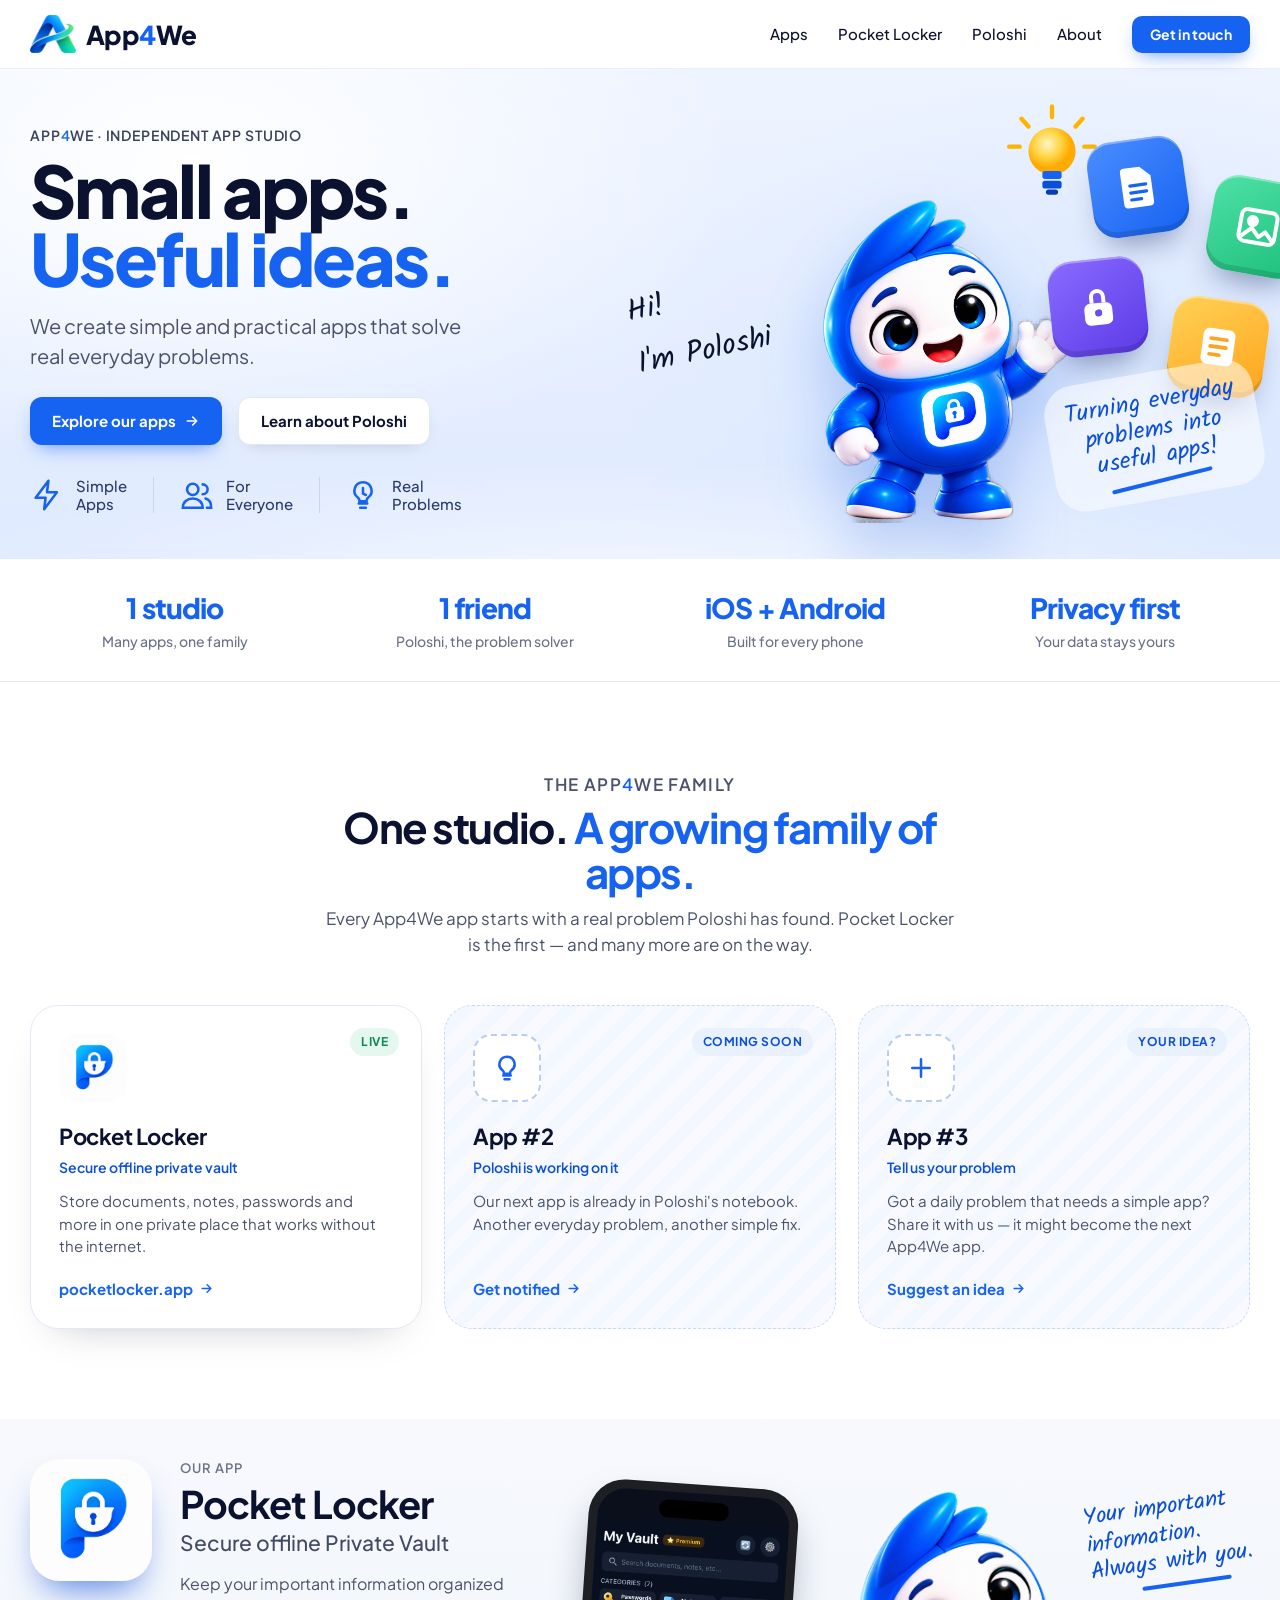
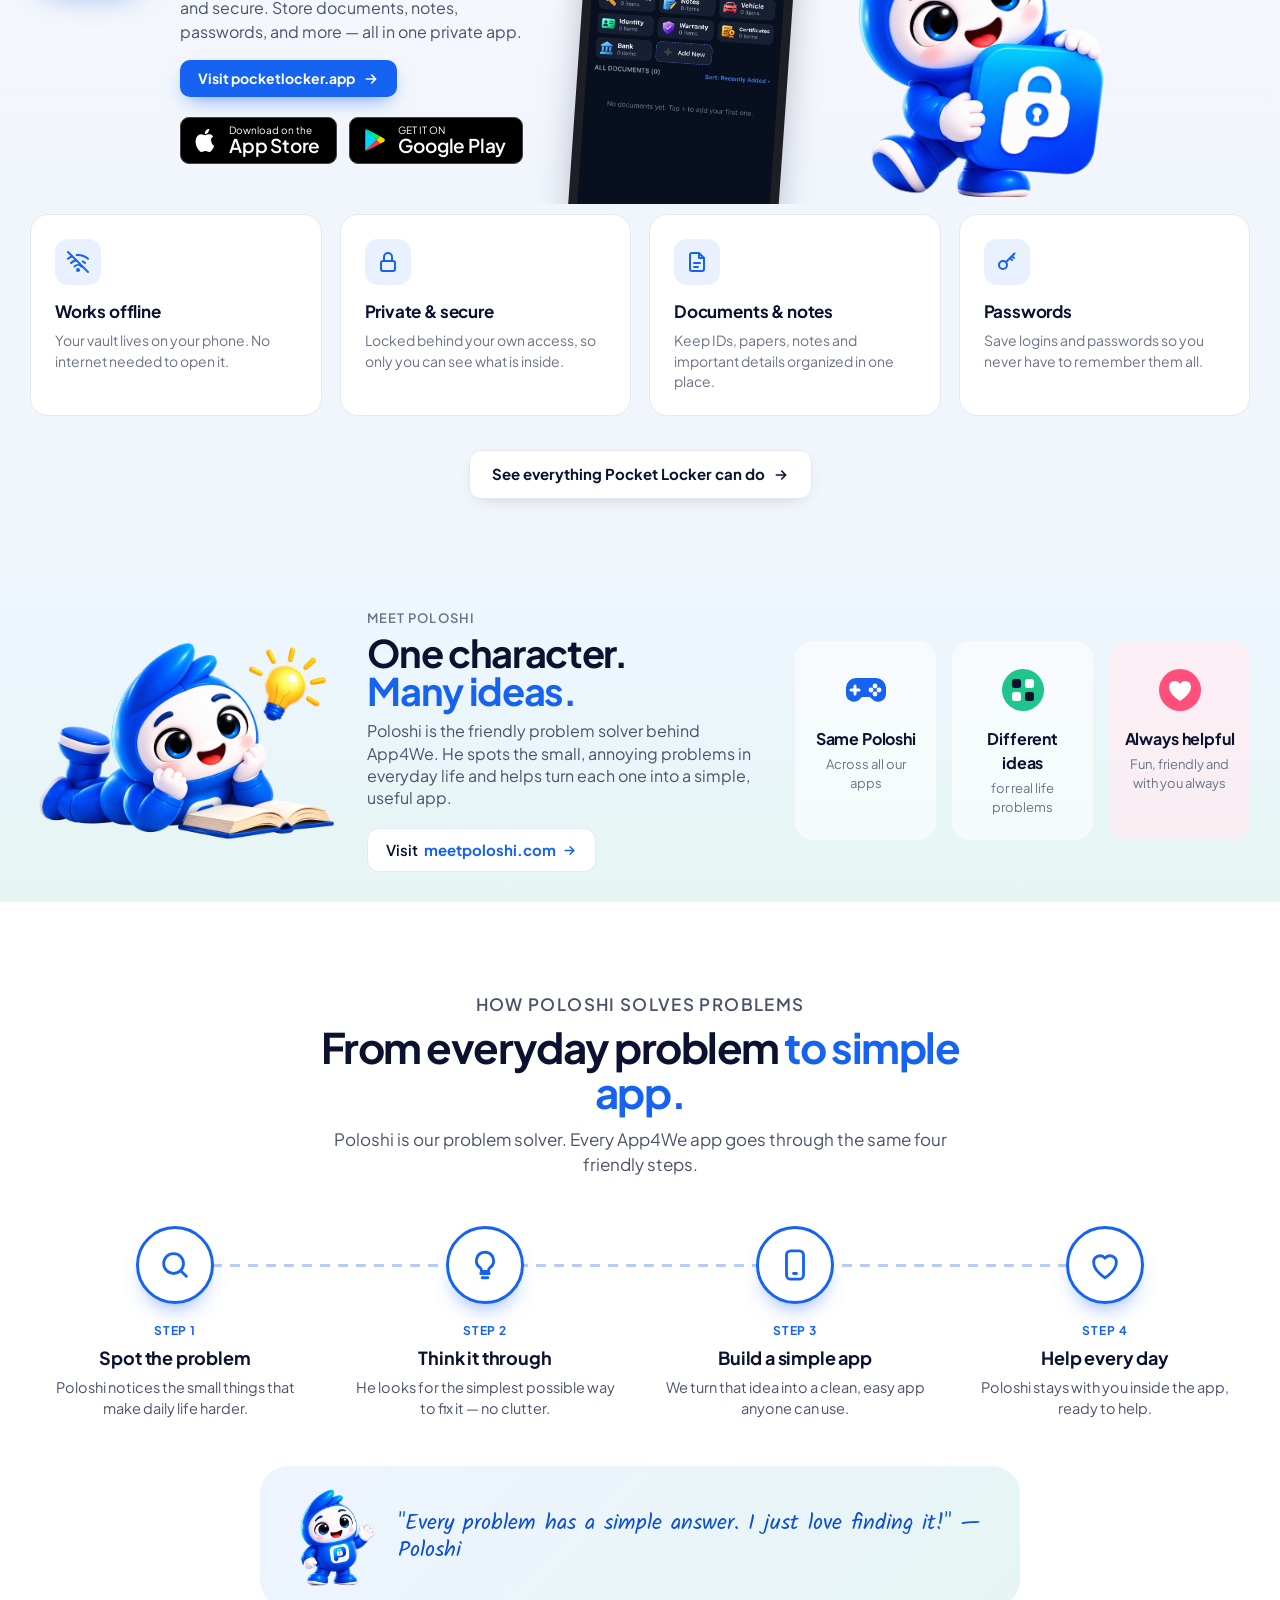
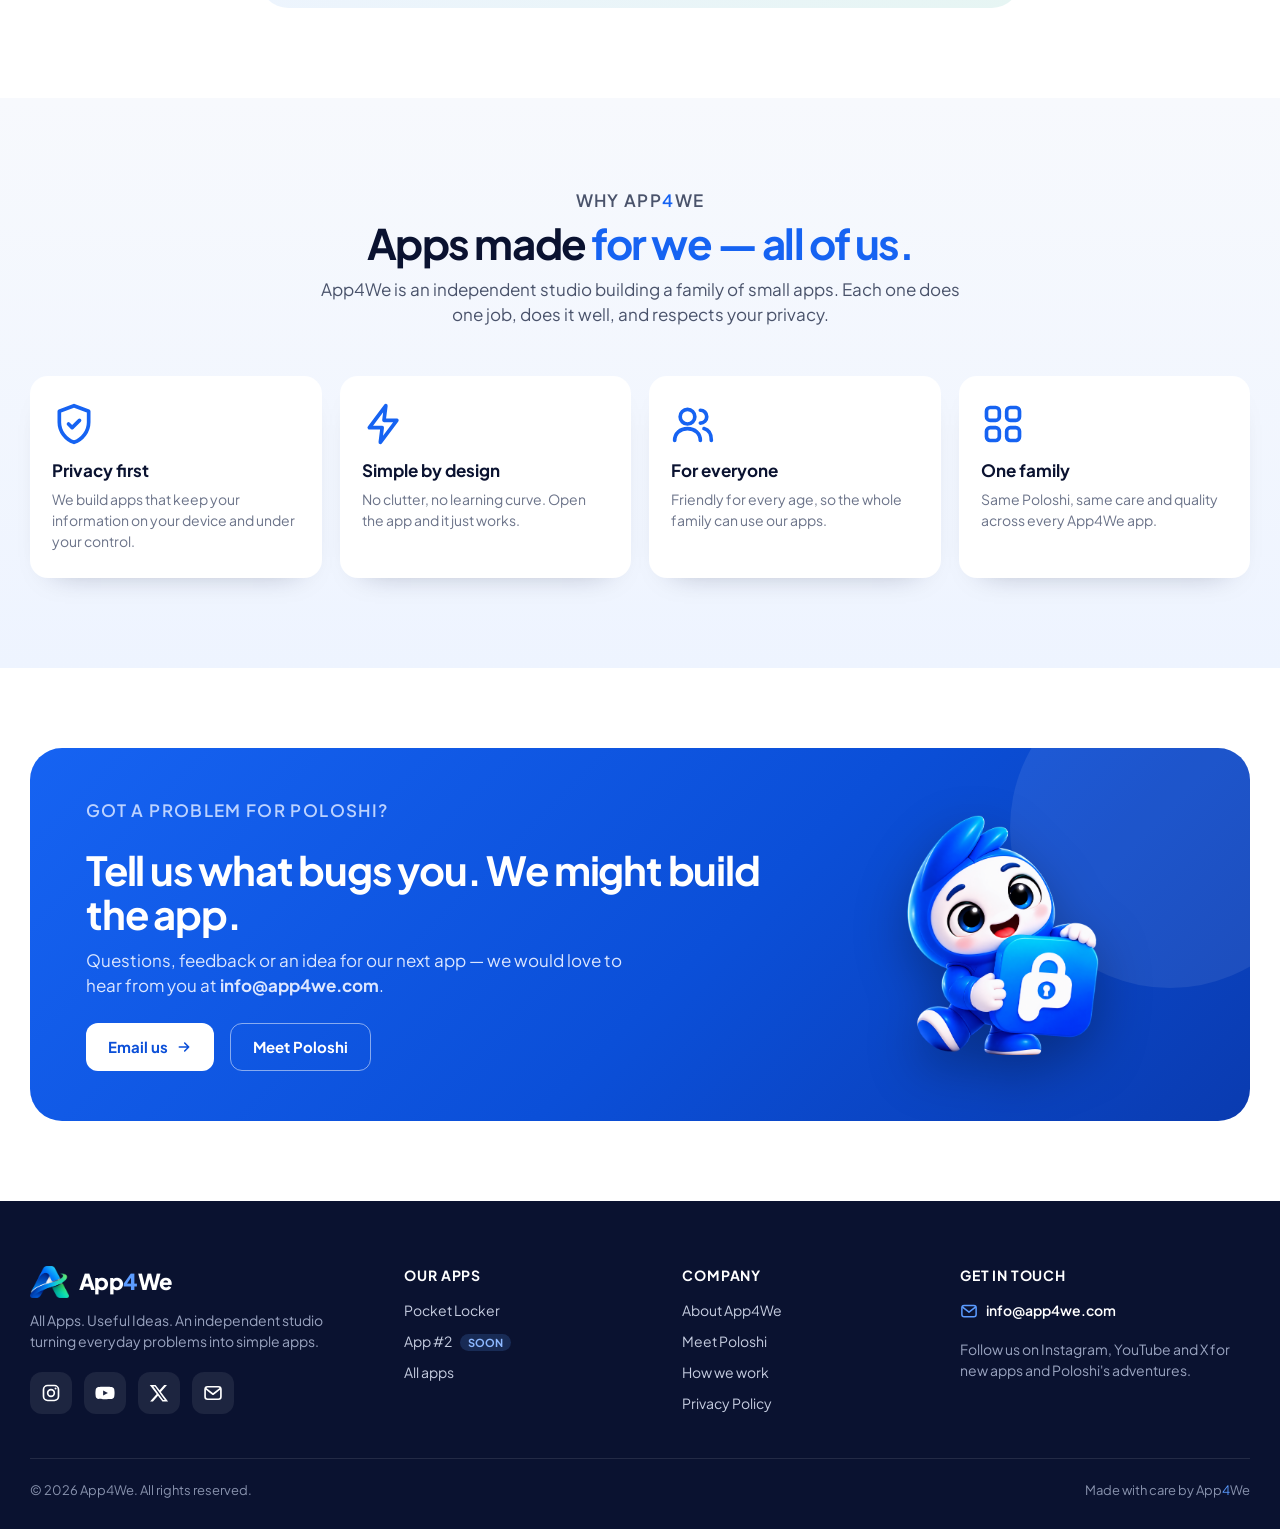
==== commit 3629876f: "Update index.html" ====
--- a/index.html
+++ b/index.html
@@ -3,7 +3,7 @@
 <head>
 <meta charset="UTF-8">
 <meta name="viewport" content="width=device-width, initial-scale=1, viewport-fit=cover">
-<title>App4We – Small apps. Useful ideas.</title>
+<title>App4We – All Apps. Useful Ideas.</title>
 <meta name="description" content="App4We is an independent app studio. We create simple and practical apps that solve real everyday problems.">
 <link rel="icon" href="favicon.png">
 <link rel="preconnect" href="https://fonts.googleapis.com">
@@ -421,7 +421,7 @@
         <h3>Pocket Locker</h3>
         <p class="c-sub">Secure offline private vault</p>
         <p>Store documents, notes, passwords and more in one private place that works without the internet.</p>
-        <a class="c-link" href="https://www.pocketlocker.app" target="_blank" rel="noopener">pocketlocker.app <svg viewBox="0 0 24 24" fill="none" stroke="currentColor" stroke-width="2.4" stroke-linecap="round" stroke-linejoin="round"><path d="M5 12h14M13 6l6 6-6 6"/></svg></a>
+        <a class="c-link" href="https://pocketlocker.app" target="_blank" rel="noopener">pocketlocker.app <svg viewBox="0 0 24 24" fill="none" stroke="currentColor" stroke-width="2.4" stroke-linecap="round" stroke-linejoin="round"><path d="M5 12h14M13 6l6 6-6 6"/></svg></a>
       </article>
       <article class="card ghost">
         <span class="tag soon">COMING SOON</span>
@@ -455,16 +455,16 @@
         <h2>Pocket Locker</h2>
         <p class="sub">Secure offline Private Vault</p>
         <p class="desc">Keep your important information organized and secure. Store documents, notes, passwords, and more — all in one private app.</p>
-        <a href="https://www.pocketlocker.app" target="_blank" rel="noopener" class="btn btn-primary btn-sm">Visit pocketlocker.app
+        <a href="https://pocketlocker.app" target="_blank" rel="noopener" class="btn btn-primary btn-sm">Visit pocketlocker.app
           <svg viewBox="0 0 24 24" fill="none" stroke="currentColor" stroke-width="2.4" stroke-linecap="round" stroke-linejoin="round"><path d="M5 12h14M13 6l6 6-6 6"/></svg></a>
         <div class="stores">
           <!-- Replace href with your App Store link. Apple recommends its official badge: images/app-store-badge.svg -->
-          <a class="store" href="#" aria-label="Download Pocket Locker on the App Store">
+          <a class="store" href="https://apps.apple.com/in/app/pocket-locker-private-vault/id6813628223" aria-label="Download Pocket Locker on the App Store">
             <svg viewBox="0 0 24 24" fill="#fff"><path d="M16.4 12.6c0-2.6 2.1-3.8 2.2-3.9-1.2-1.8-3.1-2-3.7-2-1.6-.2-3.1.9-3.9.9s-2-.9-3.4-.9C5.9 6.8 4.2 7.8 3.3 9.4c-1.9 3.3-.5 8.2 1.3 10.9.9 1.3 2 2.8 3.4 2.7 1.4-.1 1.9-.9 3.5-.9s2.1.9 3.5.9 2.4-1.3 3.2-2.7c1-1.5 1.4-3 1.4-3.1-.1 0-2.7-1-2.7-4.6zM13.9 5c.7-.9 1.2-2.1 1.1-3.3-1 0-2.3.7-3 1.6-.7.8-1.3 2-1.1 3.2 1.1.1 2.3-.6 3-1.5z"/></svg>
             <span><small>Download on the</small><b>App Store</b></span>
           </a>
           <!-- Replace href with your Google Play link. Google recommends its official badge: images/google-play-badge.png -->
-          <a class="store" href="#" aria-label="Get Pocket Locker on Google Play">
+          <a class="store" href="https://play.google.com/store/apps/details?id=com.app4me.pocketlocker" aria-label="Get Pocket Locker on Google Play">
             <svg viewBox="0 0 24 24"><path d="M3.6 2.2 13.4 12l-9.8 9.8c-.4-.2-.6-.6-.6-1.1V3.3c0-.5.2-.9.6-1.1z" fill="#00d7fe"/><path d="m16.8 8.6-3.4 3.4-9.8-9.8c.3-.2.8-.2 1.2 0z" fill="#00f076"/><path d="M16.8 15.4 4.8 21.8c-.4.2-.9.2-1.2 0l9.8-9.8z" fill="#ff3a44"/><path d="m20.3 10.5-3.5-1.9-3.4 3.4 3.4 3.4 3.5-1.9c1-.6 1-2.4 0-3z" fill="#ffd400"/></svg>
             <span><small>GET IT ON</small><b>Google Play</b></span>
           </a>
@@ -514,7 +514,7 @@
       <p class="eyebrow">MEET POLOSHI</p>
       <h2>One character.<span>Many ideas.</span></h2>
       <p class="desc">Poloshi is the friendly problem solver behind App4We. He spots the small, annoying problems in everyday life and helps turn each one into a simple, useful app.</p>
-      <a class="link-pill" href="https://www.meetpoloshi.com" target="_blank" rel="noopener">Visit <b>meetpoloshi.com</b>
+      <a class="link-pill" href="https://meetpoloshi.com" target="_blank" rel="noopener">Visit <b>meetpoloshi.com</b>
         <svg viewBox="0 0 24 24" fill="none" stroke="currentColor" stroke-width="2.4" stroke-linecap="round" stroke-linejoin="round"><path d="M5 12h14M13 6l6 6-6 6"/></svg></a>
     </div>
     <div class="features">
@@ -582,7 +582,7 @@
         <p>Questions, feedback or an idea for our next app — we would love to hear from you at <b>info@app4we.com</b>.</p>
         <div class="hero-ctas">
           <a href="mailto:info@app4we.com" class="btn btn-white">Email us <svg viewBox="0 0 24 24" fill="none" stroke="currentColor" stroke-width="2.4" stroke-linecap="round" stroke-linejoin="round"><path d="M5 12h14M13 6l6 6-6 6"/></svg></a>
-          <a href="https://www.meetpoloshi.com" target="_blank" rel="noopener" class="btn btn-line">Meet Poloshi</a>
+          <a href="https://meetpoloshi.com" target="_blank" rel="noopener" class="btn btn-line">Meet Poloshi</a>
         </div>
       </div>
       <div class="idea-art"><img src="poloshi-locker.png" alt="Poloshi holding the Pocket Locker icon"></div>
@@ -597,13 +597,13 @@
     <div class="foot-grid">
       <div class="foot-brand">
         <a href="#top" class="logo"><img src="logo-mark.png" alt=""><span>App<span class="four">4</span>We</span></a>
-        <p>Small apps. Useful ideas. An independent studio turning everyday problems into simple apps.</p>
+        <p> All Apps. Useful Ideas. An independent studio turning everyday problems into simple apps.</p>
         <div class="socials">
-          <a href="#" aria-label="App4We on Instagram" target="_blank" rel="noopener"><!-- TODO: Instagram URL -->
+          <a href="https://www.instagram.com/app4we?stkn=cnpkYzBxYzNrcjhn" aria-label="App4We on Instagram" target="_blank" rel="noopener"><!-- TODO: Instagram URL -->
             <svg viewBox="0 0 24 24" fill="none" stroke="currentColor" stroke-width="2"><rect x="3" y="3" width="18" height="18" rx="5"/><circle cx="12" cy="12" r="4"/><circle cx="17.5" cy="6.5" r="1.2" fill="currentColor" stroke="none"/></svg></a>
-          <a href="#" aria-label="App4We on YouTube" target="_blank" rel="noopener"><!-- TODO: YouTube URL -->
+          <a href="https://www.youtube.com/@App4We" aria-label="App4We on YouTube" target="_blank" rel="noopener"><!-- TODO: YouTube URL -->
             <svg viewBox="0 0 24 24" fill="currentColor"><path d="M23 7.2a3 3 0 0 0-2.1-2.1C19 4.6 12 4.6 12 4.6s-7 0-8.9.5A3 3 0 0 0 1 7.2 31 31 0 0 0 .5 12a31 31 0 0 0 .5 4.8 3 3 0 0 0 2.1 2.1c1.9.5 8.9.5 8.9.5s7 0 8.9-.5a3 3 0 0 0 2.1-2.1 31 31 0 0 0 .5-4.8 31 31 0 0 0-.5-4.8zM9.75 15.02V8.98L15.5 12z"/></svg></a>
-          <a href="#" aria-label="App4We on X" target="_blank" rel="noopener"><!-- TODO: X URL -->
+          <a href="https://x.com/App4we" aria-label="App4We on X" target="_blank" rel="noopener"><!-- TODO: X URL -->
             <svg viewBox="0 0 24 24" fill="currentColor"><path d="M18.2 2.25h3.4l-7.4 8.5 8.7 11.5h-6.8l-5.3-7-6.1 7H1.3l7.9-9.1L.9 2.25h7l4.8 6.4zm-1.2 18h1.9L7.1 4.2H5.1z"/></svg></a>
           <a href="mailto:info@app4we.com" aria-label="Email App4We">
             <svg viewBox="0 0 24 24" fill="none" stroke="currentColor" stroke-width="2" stroke-linejoin="round"><rect x="2.5" y="4.5" width="19" height="15" rx="3"/><path d="m3 6.5 9 7 9-7"/></svg></a>
@@ -612,7 +612,7 @@
       <div>
         <h4>Our apps</h4>
         <ul>
-          <li><a href="https://www.pocketlocker.app" target="_blank" rel="noopener">Pocket Locker</a></li>
+          <li><a href="https://pocketlocker.app" target="_blank" rel="noopener">Pocket Locker</a></li>
           <li><a href="#apps">App #2 <span class="soon-pill">SOON</span></a></li>
           <li><a href="#apps">All apps</a></li>
         </ul>
@@ -621,7 +621,7 @@
         <h4>Company</h4>
         <ul>
           <li><a href="#about">About App4We</a></li>
-          <li><a href="https://www.meetpoloshi.com" target="_blank" rel="noopener">Meet Poloshi</a></li>
+          <li><a href="https://meetpoloshi.com" target="_blank" rel="noopener">Meet Poloshi</a></li>
           <li><a href="#how">How we work</a></li>
           <li><a href="#">Privacy Policy</a></li>
         </ul>
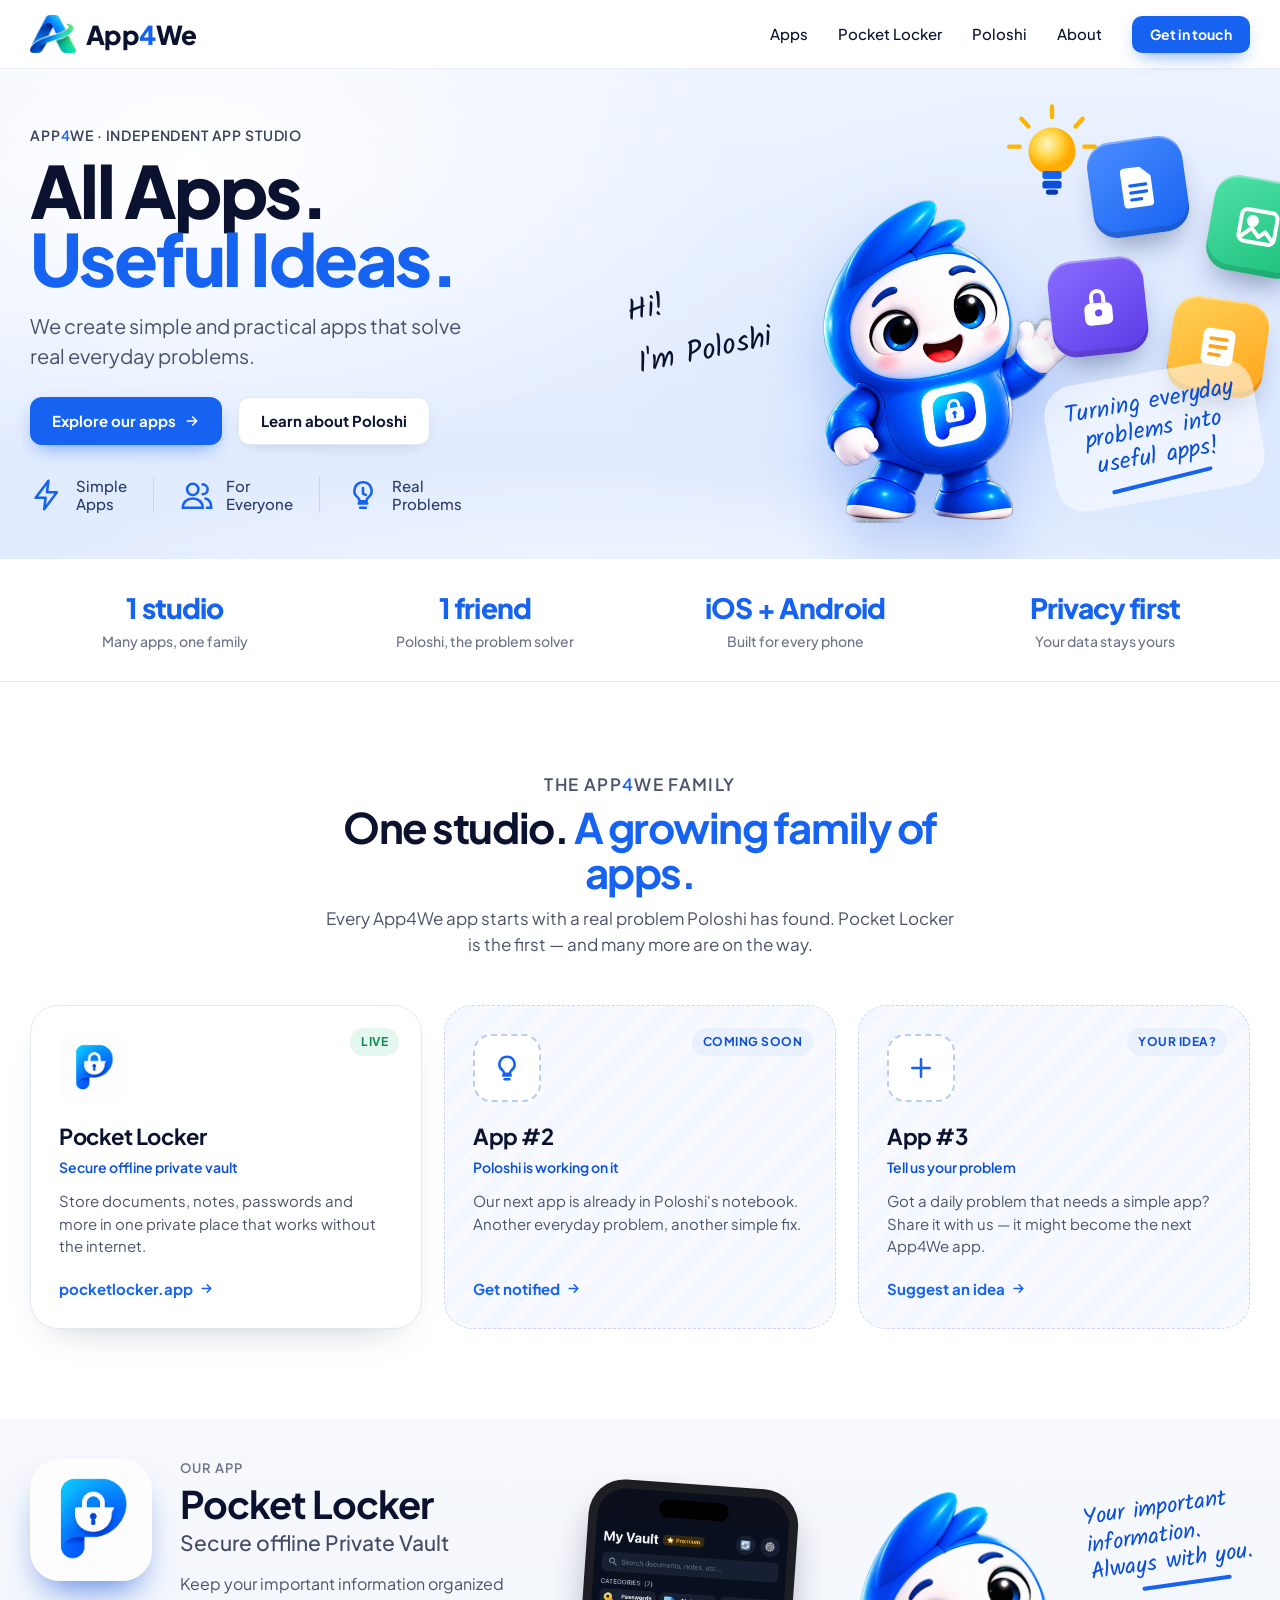
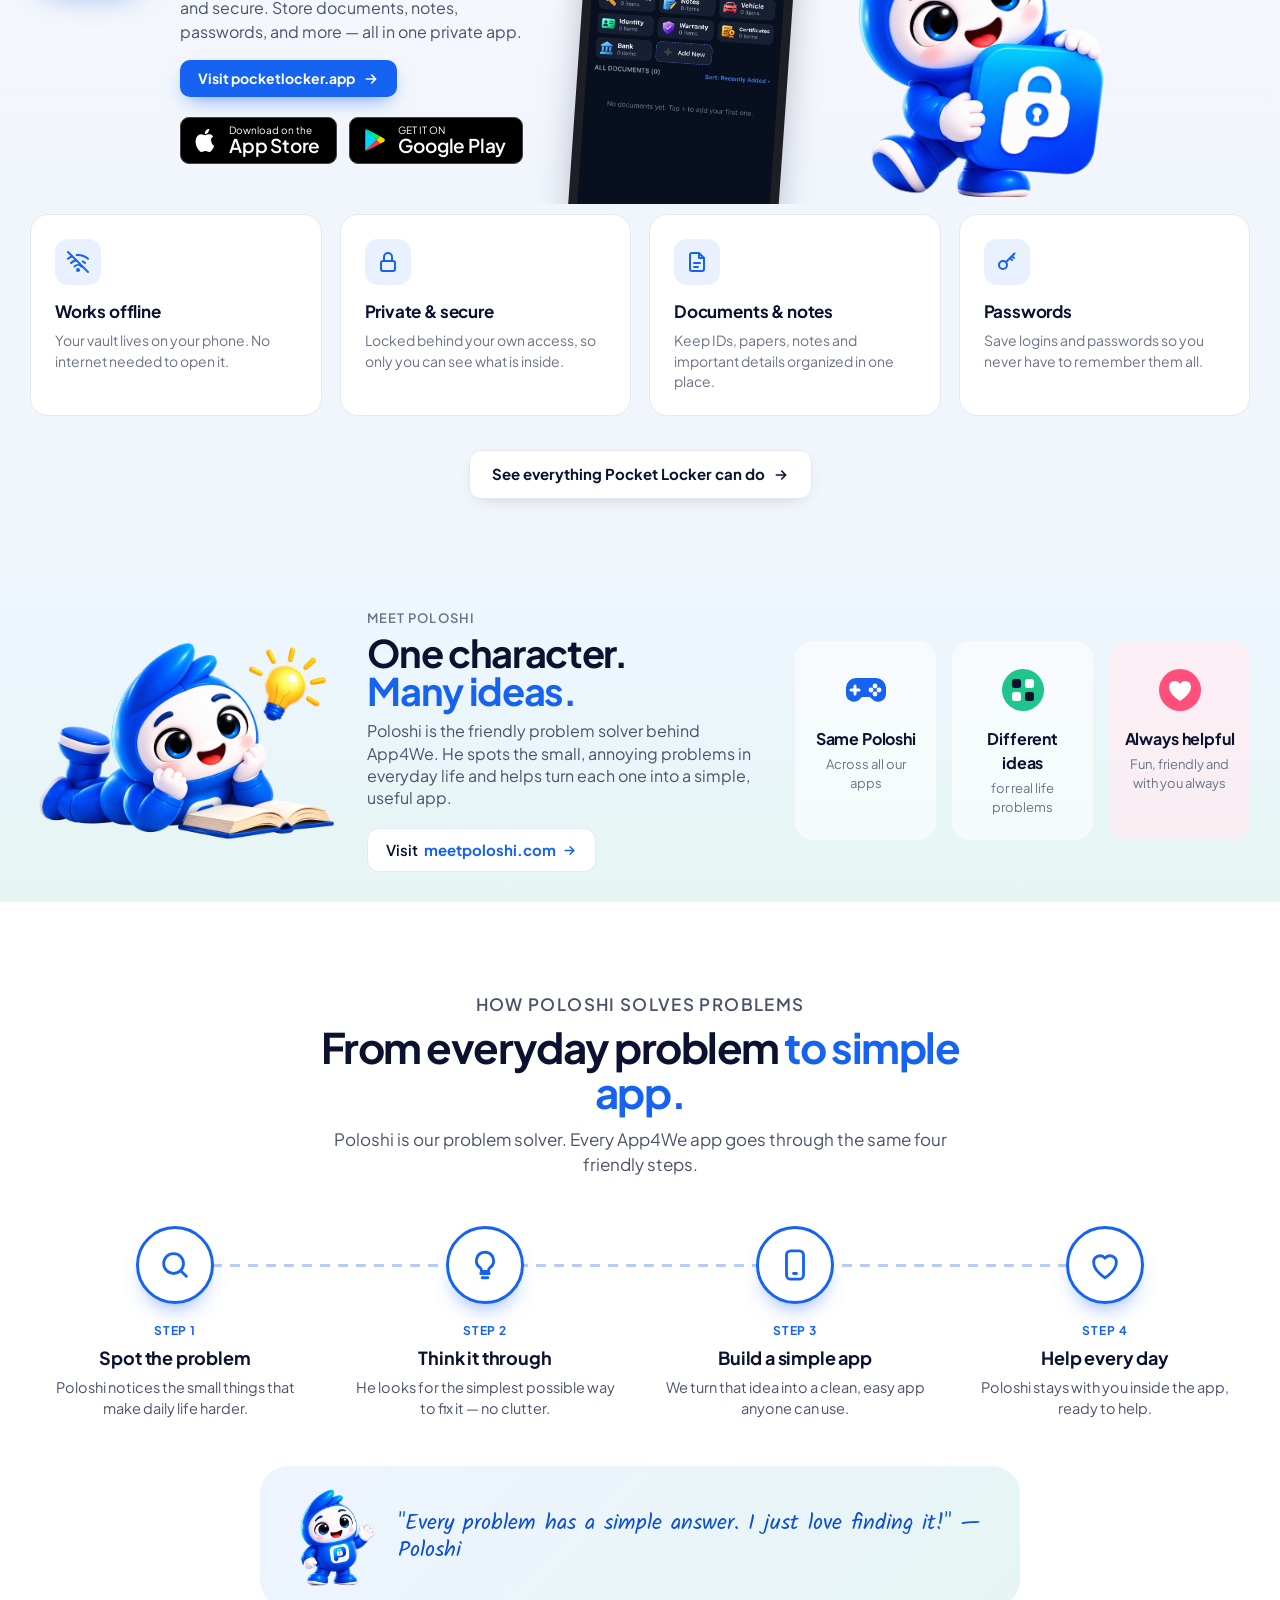
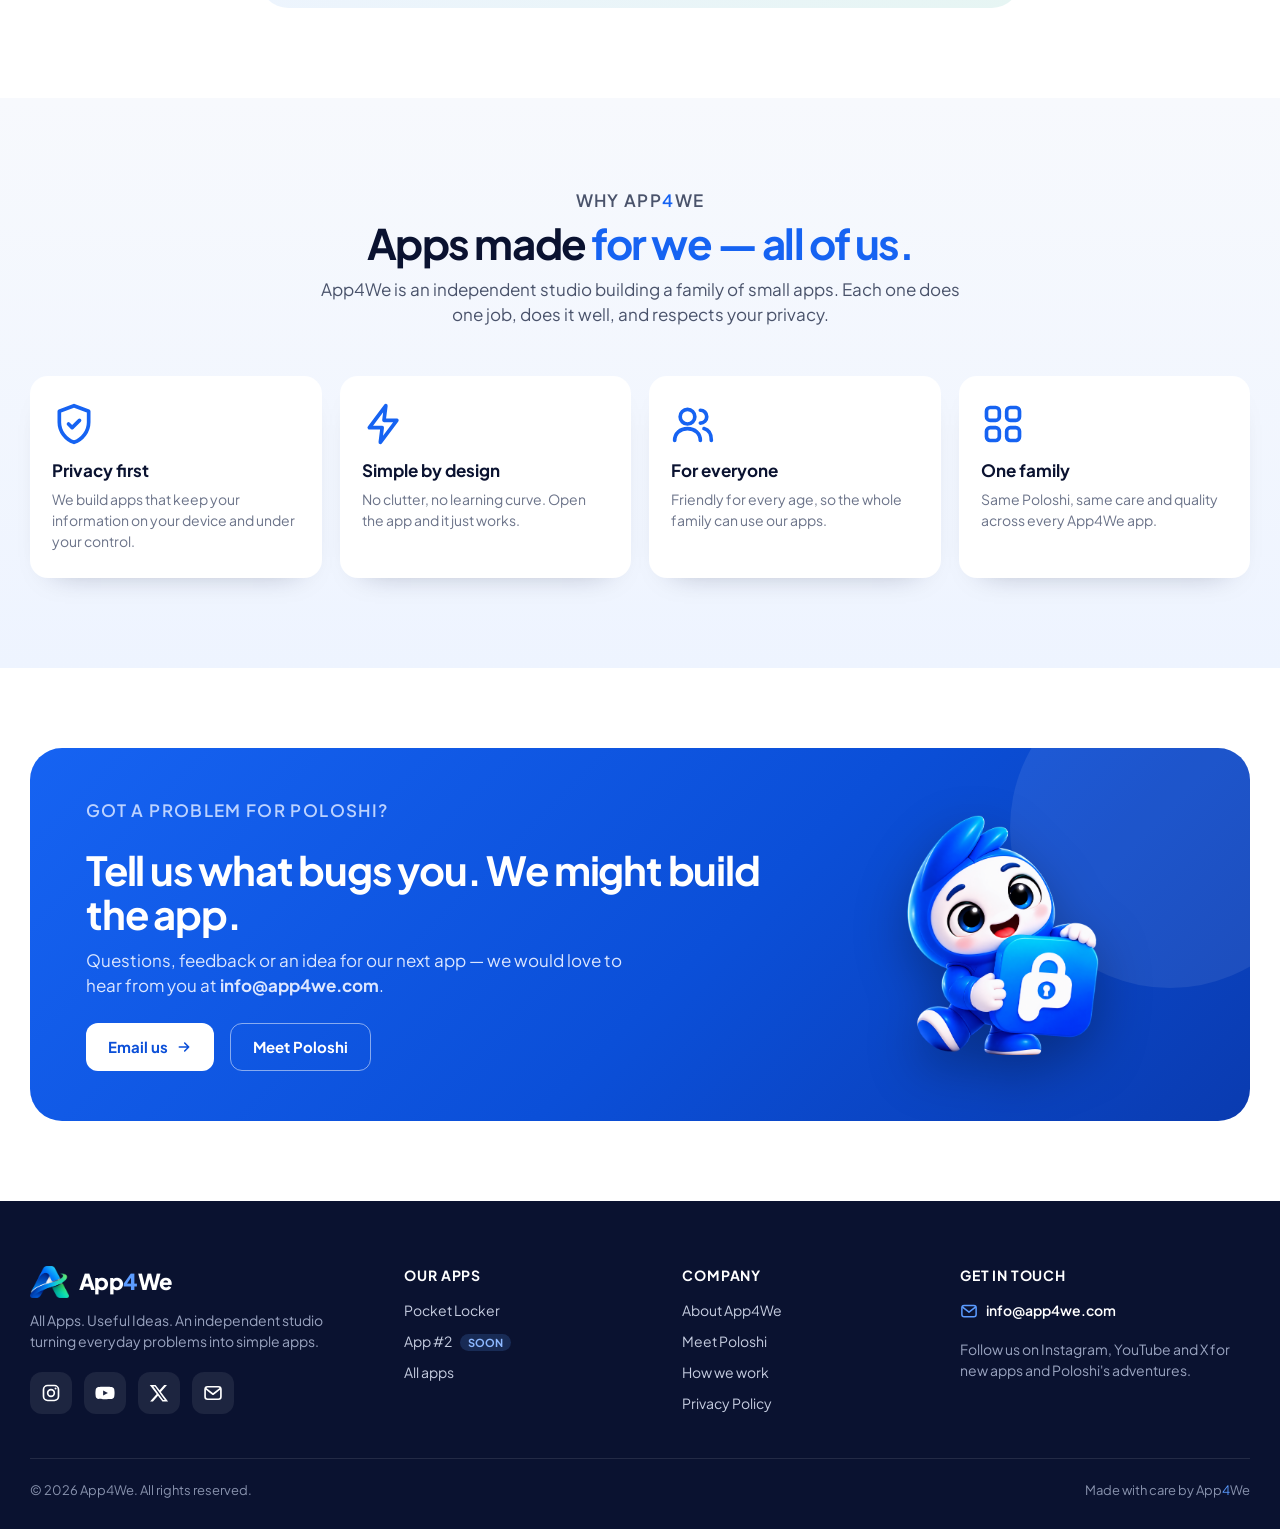
==== commit 67f5d93a: "Update index.html" ====
--- a/index.html
+++ b/index.html
@@ -342,7 +342,7 @@
   <div class="wrap hero-grid">
     <div>
       <p class="kicker">APP<span class="four">4</span>WE · INDEPENDENT APP STUDIO</p>
-      <h1>Small apps.<span>Useful ideas.</span></h1>
+      <h1>All Apps.<span>Useful Ideas.</span></h1>
       <p class="lead">We create simple and practical apps that solve real everyday problems.</p>
       <div class="hero-ctas">
         <a href="#apps" class="btn btn-primary">Explore our apps
